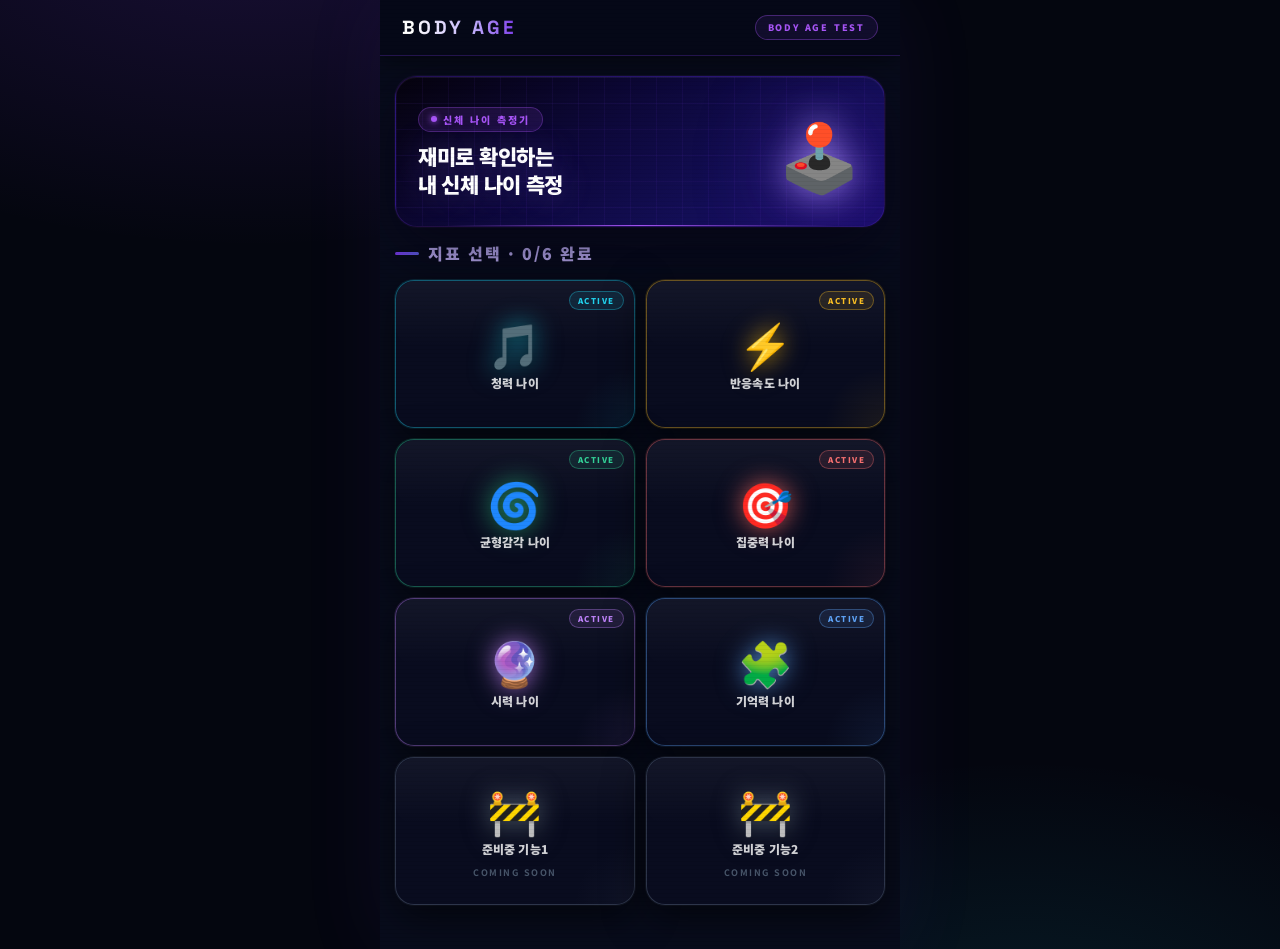
==== index.html @ 676ad3d1 "Add files via upload" ====
<!DOCTYPE html>
<html lang="ko">
<head>
    <meta charset="UTF-8">
    <meta name="viewport" content="width=device-width, initial-scale=1.0, maximum-scale=1.0, user-scalable=no, viewport-fit=cover">
    <title>신체 나이 측정기</title>
    <link rel="manifest" href="manifest.json">
    <link rel="stylesheet" href="css/style.css">
    <link rel="preconnect" href="https://fonts.googleapis.com">
    <link rel="preconnect" href="https://fonts.gstatic.com" crossorigin>
    <link href="https://fonts.googleapis.com/css2?family=Noto+Sans+KR:wght@400;700;900&family=Space+Grotesk:wght@700;900&display=swap" rel="stylesheet">
</head>
<body>
    <div id="container">
        <header>
            <h1>Body Age</h1>
            <span class="header-tag">BODY AGE TEST</span>
        </header>
        <main id="app"></main>
    </div>
    <script type="module" src="js/app.js"></script>
</body>
</html>
---- css/style.css ----
@import url('https://fonts.googleapis.com/css2?family=Noto+Sans+KR:wght@400;700;900&family=Space+Grotesk:wght@700;900&display=swap');

:root {
    --bg:           #04060f;
    --surface:      #080c1c;
    --surface-2:    #0c1128;
    --card-bg:      rgba(10, 14, 36, 0.92);
    --border:       rgba(255, 255, 255, 0.06);
    --primary:      #7c3aed;
    --primary-lite: rgba(124, 58, 237, 0.15);
    --primary-grad: linear-gradient(135deg, #7c3aed 0%, #a855f7 100%);
    --text:         #e2e8f0;
    --text-sub:     #94a3b8;
    --text-muted:   #475569;
    --neon-purple:  #a855f7;
    --neon-cyan:    #22d3ee;
    --neon-amber:   #fbbf24;
    --neon-green:   #34d399;

    /* ── 구버전 변수명 호환 별칭 ── */
    --primary-color: var(--primary);
    --primary-light: var(--primary-lite);
    --text-color:    var(--text);
    --sub-color:     var(--text-sub);
    --muted-color:   var(--text-muted);
}

/* ── 기본 헤딩 ── */
h2, h3 {
    margin: 0 0 8px;
    color: var(--text);
    font-weight: 900;
}

h2 { font-size: 1.6rem; letter-spacing: -0.5px; }
h3 { font-size: 1.1rem; }

/* ── 인라인 스타일용 공통 유틸 ── */
p { color: var(--text-sub); line-height: 1.7; margin: 0 0 12px; }

* { box-sizing: border-box; }

body {
    margin: 0;
    padding: 0;
    font-family: 'Noto Sans KR', sans-serif;
    background:
        radial-gradient(ellipse 80% 60% at 20% -10%, rgba(124, 58, 237, 0.18) 0%, transparent 60%),
        radial-gradient(ellipse 60% 50% at 80% 110%, rgba(34, 211, 238, 0.1) 0%, transparent 60%),
        #04060f;
    color: var(--text);
    display: flex;
    justify-content: center;
    align-items: flex-start;
    min-height: 100vh;
}

#container {
    width: 100%;
    max-width: 520px;
    min-height: 100vh;
    background: var(--surface);
    display: flex;
    flex-direction: column;
    overflow: hidden;
    position: relative;
    box-shadow: 0 0 80px rgba(124, 58, 237, 0.08);
}

/* Scan-line texture overlay — position: absolute so it's clipped to the container */
#container::after {
    content: '';
    position: absolute;
    inset: 0;
    background: repeating-linear-gradient(
        0deg,
        transparent,
        transparent 3px,
        rgba(0, 0, 0, 0.04) 3px,
        rgba(0, 0, 0, 0.04) 4px
    );
    pointer-events: none;
    z-index: 1000;
}

/* ── 헤더 ── */
header {
    background: rgba(6, 9, 24, 0.97);
    backdrop-filter: blur(20px);
    -webkit-backdrop-filter: blur(20px);
    padding: 15px 22px;
    border-bottom: 1px solid rgba(124, 58, 237, 0.25);
    display: flex;
    align-items: center;
    justify-content: space-between;
    position: sticky;
    top: 0;
    z-index: 100;
    box-shadow: 0 1px 30px rgba(0, 0, 0, 0.6);
}

header h1 {
    margin: 0;
    font-family: 'Space Grotesk', 'Noto Sans KR', sans-serif;
    font-size: 19px;
    font-weight: 900;
    letter-spacing: 3px;
    text-transform: uppercase;
    background: linear-gradient(90deg, #fff 10%, #c4b5fd 60%, #7c3aed 100%);
    -webkit-background-clip: text;
    -webkit-text-fill-color: transparent;
    background-clip: text;
}

header .header-tag {
    font-size: 9px;
    font-weight: 900;
    color: #a855f7;
    background: rgba(124, 58, 237, 0.1);
    border: 1px solid rgba(168, 85, 247, 0.35);
    padding: 5px 12px;
    border-radius: 999px;
    letter-spacing: 1.8px;
    animation: tagPulse 3s ease-in-out infinite;
}

@keyframes tagPulse {
    0%, 100% { box-shadow: 0 0 0px rgba(168, 85, 247, 0); }
    50%       { box-shadow: 0 0 14px rgba(168, 85, 247, 0.35); }
}

/* ── 메인 ── */
main {
    flex: 1;
    padding: 20px 15px 44px;
    display: flex;
    flex-direction: column;
    align-items: center;
    justify-content: flex-start;
    overflow-y: auto;
}

main::-webkit-scrollbar { width: 3px; }
main::-webkit-scrollbar-thumb { background: rgba(168, 85, 247, 0.3); border-radius: 10px; }

/* ── 공통 버튼 ── */
.btn {
    padding: 16px 32px;
    font-size: 12px;
    font-weight: 900;
    letter-spacing: 2px;
    text-transform: uppercase;
    background: var(--primary-grad);
    color: #fff;
    border: none;
    border-radius: 12px;
    cursor: pointer;
    transition: all 0.18s ease;
    box-shadow: 0 0 24px rgba(124, 58, 237, 0.4), 0 4px 15px rgba(0, 0, 0, 0.4);
}

.btn:hover {
    box-shadow: 0 0 36px rgba(124, 58, 237, 0.6), 0 6px 20px rgba(0, 0, 0, 0.5);
    transform: translateY(-2px);
}

.btn:active,
.btn-home:active,
.indicator-card.available:active,
.r-btn:active { transform: scale(0.97); }

.btn:focus-visible,
.btn-home:focus-visible,
.indicator-card:focus-visible {
    outline: 2px solid var(--neon-purple);
    outline-offset: 3px;
}

/* ── 홈 버튼 ── */
.btn-home {
    background: rgba(12, 18, 44, 0.85);
    backdrop-filter: blur(10px);
    border: 1px solid rgba(124, 58, 237, 0.28);
    color: #c4b5fd;
    font-size: 0.83rem;
    font-weight: 700;
    cursor: pointer;
    padding: 8px 15px;
    align-self: flex-start;
    transition: all 0.18s ease;
    margin-bottom: 14px;
    border-radius: 999px;
    display: inline-flex;
    align-items: center;
    gap: 7px;
    letter-spacing: 0.3px;
}

.btn-home:hover {
    border-color: rgba(168, 85, 247, 0.5);
    background: rgba(124, 58, 237, 0.15);
    box-shadow: 0 0 16px rgba(124, 58, 237, 0.2);
}

.btn-home-icon {
    display: inline-flex;
    justify-content: center;
    align-items: center;
    width: 20px;
    height: 20px;
    font-size: 0.85rem;
}

/* ── 메인 박스 ── */
.main-box { width: 100%; }

/* ── 히어로 ── */
.hero {
    background:
        linear-gradient(145deg, #06030e 0%, #0d083a 40%, #130e56 70%, #190d6a 100%);
    border-radius: 22px;
    padding: 26px 24px 26px 22px;
    margin-bottom: 14px;
    display: flex;
    align-items: center;
    justify-content: space-between;
    position: relative;
    overflow: hidden;
    border: 1px solid rgba(124, 58, 237, 0.22);
    box-shadow:
        0 20px 60px rgba(5, 3, 20, 0.7),
        0 0 0 1px rgba(168, 85, 247, 0.08),
        inset 0 1px 0 rgba(255, 255, 255, 0.05);
}

/* Grid overlay */
.hero::before {
    content: '';
    position: absolute;
    inset: 0;
    background-image:
        linear-gradient(rgba(124, 58, 237, 0.07) 1px, transparent 1px),
        linear-gradient(90deg, rgba(124, 58, 237, 0.07) 1px, transparent 1px);
    background-size: 26px 26px;
    pointer-events: none;
}

/* Bottom neon line */
.hero::after {
    content: '';
    position: absolute;
    bottom: 0;
    left: 10%;
    right: 10%;
    height: 1px;
    background: linear-gradient(90deg,
        transparent 0%,
        rgba(168, 85, 247, 0.6) 30%,
        #a855f7 50%,
        rgba(168, 85, 247, 0.6) 70%,
        transparent 100%);
    animation: glowLine 4s ease-in-out infinite;
}

@keyframes glowLine {
    0%, 100% { opacity: 0.35; filter: blur(0px); }
    50%       { opacity: 1;    filter: blur(1px); }
}

.hero-text { position: relative; z-index: 1; }

.hero-badge {
    display: inline-flex;
    align-items: center;
    gap: 6px;
    background: rgba(168, 85, 247, 0.12);
    border: 1px solid rgba(168, 85, 247, 0.3);
    border-radius: 999px;
    padding: 4px 12px;
    font-size: 10px;
    font-weight: 900;
    color: #a855f7;
    letter-spacing: 2px;
    text-transform: uppercase;
    margin-bottom: 12px;
}

.hero-badge::before {
    content: '';
    width: 6px; height: 6px;
    border-radius: 50%;
    background: #a855f7;
    animation: blink 1.5s ease-in-out infinite;
    box-shadow: 0 0 6px #a855f7;
}

@keyframes blink {
    0%, 100% { opacity: 1; }
    50%       { opacity: 0.2; }
}

.hero-main {
    font-family: 'Space Grotesk', 'Noto Sans KR', sans-serif;
    font-size: 21px;
    font-weight: 900;
    color: #fff;
    line-height: 1.35;
    letter-spacing: -0.3px;
    text-shadow: 0 0 30px rgba(167, 139, 250, 0.35);
}

.hero-emoji {
    font-size: 66px;
    position: relative;
    z-index: 1;
    filter:
        drop-shadow(0 0 18px rgba(167, 139, 250, 0.9))
        drop-shadow(0 0 40px rgba(124, 58, 237, 0.5));
    animation: heroFloat 3.5s ease-in-out infinite;
    flex-shrink: 0;
}

@keyframes heroFloat {
    0%, 100% { transform: translateY(0px);  }
    50%       { transform: translateY(-9px); }
}

/* ── 섹션 레이블 ── */
.section-label {
    font-size: 16px;
    font-weight: 900;
    color: #c4b5fd;
    letter-spacing: 2px;
    text-transform: uppercase;
    margin-bottom: 15px;
    align-self: flex-start;
    display: flex;
    align-items: center;
    gap: 9px;
}

.section-label::before {
    content: '';
    display: block;
    width: 24px;
    height: 3px;
    background: linear-gradient(90deg, #7c3aed, #6366f1);
    border-radius: 2px;
}

/* ── 카드 그리드 ── */
.card-grid {
    display: grid;
    grid-template-columns: repeat(2, minmax(0, 1fr));
    gap: 11px;
    width: 100%;
}

.indicator-card {
    position: relative;
    border-radius: 19px;
    padding: 22px 12px 18px;
    display: flex;
    flex-direction: column;
    align-items: center;
    justify-content: center;
    gap: 9px;
    cursor: pointer;
    transition: transform 0.22s ease, box-shadow 0.22s ease;
    border: 1px solid rgba(255, 255, 255, 0.06);
    min-height: 148px;
    text-align: center;
    background: rgba(10, 13, 32, 0.98);
    backdrop-filter: blur(12px);
    overflow: hidden;
}

/* Shimmer layer */
.indicator-card::before {
    content: '';
    position: absolute;
    top: 0; left: 0; right: 0;
    height: 45%;
    background: linear-gradient(180deg, rgba(255,255,255,0.045) 0%, transparent 100%);
    border-radius: inherit;
    pointer-events: none;
}

/* Corner accent — uses inherited --cr/--cg/--cb from card variant */
.indicator-card::after {
    content: '';
    position: absolute;
    bottom: 0; right: 0;
    width: 60px; height: 60px;
    background: radial-gradient(circle at 100% 100%, rgba(var(--cr), var(--cg), var(--cb), 0.08) 0%, transparent 70%);
    border-radius: 0 0 19px 0;
    pointer-events: none;
}

/* ── 카드 컬러 변형: RGB 컴포넌트 + hex 정의만, 나머지는 공유 규칙 사용 ── */
.card-cyan    { --cr: 34;  --cg: 211; --cb: 238; --chex: #22d3ee; }
.card-amber   { --cr: 251; --cg: 191; --cb: 36;  --chex: #fbbf24; }
.card-emerald { --cr: 52;  --cg: 211; --cb: 153; --chex: #34d399; }
.card-red     { --cr: 248; --cg: 113; --cb: 113; --chex: #f87171; }
.card-violet  { --cr: 192; --cg: 132; --cb: 252; --chex: #c084fc; }
.card-blue    { --cr: 96;  --cg: 165; --cb: 250; --chex: #60a5fa; }
.card-gray    { --cr: 100; --cg: 116; --cb: 139; --chex: #64748b; }

/* 색상별 공유 규칙 */
.indicator-card {
    border-color: rgba(var(--cr), var(--cg), var(--cb), 0.4);
    box-shadow: 0 12px 40px rgba(0,0,0,0.6), 0 0 0 1px rgba(var(--cr), var(--cg), var(--cb), 0.15);
}

.indicator-card.available:hover {
    transform: translateY(-5px);
    box-shadow: 0 20px 60px rgba(0,0,0,0.7), 0 0 40px rgba(var(--cr), var(--cg), var(--cb), 0.3);
}

/* ── 카드 아이콘 ── */
.card-icon {
    font-size: 44px;
    line-height: 1;
    position: relative;
    z-index: 1;
    filter: drop-shadow(0 0 12px rgba(var(--cr), var(--cg), var(--cb), 0.8)) drop-shadow(0 2px 6px rgba(0,0,0,0.5));
}

.card-label {
    font-size: 12px;
    font-weight: 900;
    color: rgba(255, 255, 255, 0.82);
    letter-spacing: 0.2px;
    position: relative;
    z-index: 1;
}

/* ── ACTIVE 뱃지 ── */
.active-badge {
    position: absolute;
    top: 10px; right: 10px;
    font-size: 8px;
    font-weight: 900;
    padding: 3px 8px;
    border-radius: 999px;
    letter-spacing: 1.5px;
    z-index: 2;
    text-transform: uppercase;
    color: var(--chex);
    background: rgba(var(--cr), var(--cg), var(--cb), 0.1);
    border: 1px solid rgba(var(--cr), var(--cg), var(--cb), 0.35);
}

.badge-soon {
    font-size: 9px;
    font-weight: 700;
    color: var(--text-muted);
    letter-spacing: 1.5px;
    text-transform: uppercase;
}

/* ── 완료 오버레이 ── */
.done-overlay {
    position: absolute;
    bottom: 0; left: 0; right: 0;
    padding: 6px;
    text-align: center;
    font-size: 9px;
    font-weight: 900;
    letter-spacing: 1.5px;
    text-transform: uppercase;
    border-radius: 0 0 19px 19px;
    backdrop-filter: blur(4px);
    background: rgba(var(--cr), var(--cg), var(--cb), 0.18);
    color: var(--chex);
}

/* ── 종합 통계 카드 ── */
.summary-card {
    width: 100%;
    background: rgba(10, 13, 32, 0.92);
    backdrop-filter: blur(12px);
    border-radius: 20px;
    padding: 18px 20px;
    margin-bottom: 14px;
    border: 1px solid rgba(124, 58, 237, 0.22);
    box-shadow: 0 8px 40px rgba(0,0,0,0.4), 0 0 0 1px rgba(124, 58, 237, 0.06);
}

.summary-header {
    display: flex;
    justify-content: space-between;
    align-items: center;
    margin-bottom: 16px;
}

.summary-title {
    font-size: 0.8rem;
    font-weight: 900;
    color: rgba(255,255,255,0.85);
    letter-spacing: 2px;
    text-transform: uppercase;
}

.summary-avg {
    font-family: 'Space Grotesk', sans-serif;
    font-size: 1.9rem;
    font-weight: 900;
    background: linear-gradient(135deg, #a855f7 0%, #22d3ee 100%);
    -webkit-background-clip: text;
    -webkit-text-fill-color: transparent;
    background-clip: text;
    letter-spacing: -1px;
    filter: drop-shadow(0 0 14px rgba(168, 85, 247, 0.45));
}

.summary-reset-btn {
    font-size: 0.68rem;
    font-weight: 700;
    color: var(--text-muted);
    background: rgba(255,255,255,0.04);
    border: 1px solid rgba(255,255,255,0.08);
    border-radius: 999px;
    padding: 4px 10px;
    cursor: pointer;
    letter-spacing: 0.5px;
    transition: all 0.15s;
}

.summary-reset-btn:hover  { background: rgba(255,255,255,0.08); color: var(--text-sub); }
.summary-reset-btn:active { transform: scale(0.96); }

.summary-rows {
    display: flex;
    flex-direction: column;
    gap: 9px;
}

.summary-row {
    display: grid;
    grid-template-columns: 22px 54px 1fr 38px;
    align-items: center;
    gap: 8px;
}

.summary-icon { font-size: 1rem; text-align: center; }

.summary-label {
    font-size: 0.78rem;
    font-weight: 700;
    color: var(--text-sub);
    white-space: nowrap;
}

.summary-bar-bg {
    background: rgba(255,255,255,0.05);
    border-radius: 999px;
    height: 5px;
    overflow: hidden;
}

.summary-bar-fill {
    height: 5px;
    border-radius: 999px;
    background: linear-gradient(90deg, #7c3aed 0%, #22d3ee 100%);
    box-shadow: 0 0 10px rgba(124, 58, 237, 0.5);
    transition: width 0.9s cubic-bezier(0.34, 1.56, 0.64, 1);
}

.summary-age {
    font-family: 'Space Grotesk', sans-serif;
    font-size: 0.8rem;
    font-weight: 900;
    color: #c4b5fd;
    text-align: right;
}

/* ── 테스트 화면 공통 ── */
.test-box, .result-box, .vision-box, .stroop-box {
    width: 100%;
    display: flex;
    flex-direction: column;
    align-items: center;
}

.stage-pill {
    background: rgba(124, 58, 237, 0.12);
    border: 1px solid rgba(124, 58, 237, 0.3);
    color: #a78bfa;
    font-size: 10px;
    font-weight: 900;
    padding: 5px 14px;
    border-radius: 20px;
    letter-spacing: 1.5px;
    text-transform: uppercase;
    margin-bottom: 16px;
    align-self: center;
}

.sound-wrap {
    background: linear-gradient(145deg, #0a063a, #16105e);
    border: 1px solid rgba(124, 58, 237, 0.28);
    border-radius: 20px;
    padding: 28px 24px;
    width: 100%;
    margin-bottom: 16px;
    text-align: center;
    box-shadow: 0 0 40px rgba(124, 58, 237, 0.1);
    position: relative;
    overflow: hidden;
}

.sound-wrap::before {
    content: '';
    position: absolute;
    inset: 0;
    background-image:
        linear-gradient(rgba(124, 58, 237, 0.06) 1px, transparent 1px),
        linear-gradient(90deg, rgba(124, 58, 237, 0.06) 1px, transparent 1px);
    background-size: 22px 22px;
}

.sound-wrap .sound-icon  { font-size: 40px; margin-bottom: 8px; position: relative; z-index: 1; }
.sound-wrap .sound-label { font-size: 10px; color: rgba(167, 139, 250, 0.75); letter-spacing: 2px; text-transform: uppercase; position: relative; z-index: 1; }

.question-text {
    font-size: 15px;
    font-weight: 900;
    color: var(--text);
    margin-bottom: 16px;
    text-align: center;
    width: 100%;
}

/* ── 청력 버튼 ── */
.answer-btn {
    flex: 1;
    border-radius: 14px;
    padding: 18px 12px;
    font-size: 13px;
    font-weight: 900;
    letter-spacing: 0.5px;
    border: 1px solid rgba(255,255,255,0.08);
    cursor: pointer;
    transition: all 0.18s ease;
    min-height: 72px;
    display: inline-flex;
    justify-content: center;
    align-items: center;
    gap: 8px;
    background: rgba(12, 16, 40, 0.9);
    color: var(--text-sub);
}

.yes-btn { background: rgba(124, 58, 237, 0.1); color: #a78bfa; border-color: rgba(124, 58, 237, 0.3); }
.no-btn  { background: rgba(255,255,255,0.03);  color: var(--text-muted); }

.answer-btn:active  { transform: scale(0.98); }
.yes-btn:hover      { background: rgba(124, 58, 237, 0.2); }
.no-btn:hover       { background: rgba(255,255,255,0.07); }

.answer-btn.selected {
    background: var(--primary-grad);
    color: #fff;
    border-color: rgba(168, 85, 247, 0.5);
    box-shadow: 0 0 24px rgba(124, 58, 237, 0.35);
}

.answer-btn.selected.no-btn {
    background: rgba(71,85,105,0.7);
    border-color: rgba(71,85,105,0.5);
    box-shadow: none;
}

.answer-btn:focus { outline: none; box-shadow: 0 0 0 3px rgba(124,58,237,0.2); }

/* ── 결과 히어로 ── */
.result-hero {
    background: linear-gradient(145deg, #0a063a, #19108a);
    border: 1px solid rgba(124, 58, 237, 0.28);
    border-radius: 22px;
    padding: 30px 24px;
    width: 100%;
    text-align: center;
    margin-bottom: 14px;
    position: relative;
    overflow: hidden;
    box-shadow: 0 0 50px rgba(124, 58, 237, 0.15);
}

.result-hero::before {
    content: '';
    position: absolute;
    inset: 0;
    background-image:
        linear-gradient(rgba(124, 58, 237, 0.06) 1px, transparent 1px),
        linear-gradient(90deg, rgba(124, 58, 237, 0.06) 1px, transparent 1px);
    background-size: 22px 22px;
    pointer-events: none;
}

.result-hero .result-sub {
    font-size: 9px;
    color: rgba(167, 139, 250, 0.7);
    letter-spacing: 2.5px;
    margin-bottom: 8px;
    text-transform: uppercase;
    position: relative;
    z-index: 1;
}

.age-result {
    font-family: 'Space Grotesk', sans-serif;
    font-size: 80px;
    font-weight: 900;
    background: linear-gradient(135deg, #fff 20%, #c4b5fd 100%);
    -webkit-background-clip: text;
    -webkit-text-fill-color: transparent;
    background-clip: text;
    line-height: 1;
    letter-spacing: -3px;
    filter: drop-shadow(0 0 24px rgba(167, 139, 250, 0.5));
    position: relative;
    z-index: 1;
}

.age-result span {
    font-size: 24px;
    font-weight: 700;
    letter-spacing: 0;
}

.result-hz {
    font-size: 11px;
    color: rgba(167, 139, 250, 0.55);
    margin-top: 8px;
    letter-spacing: 1.5px;
    position: relative;
    z-index: 1;
}

.result-card {
    background: rgba(10, 13, 32, 0.92);
    backdrop-filter: blur(10px);
    border-radius: 15px;
    padding: 14px 16px;
    width: 100%;
    margin-bottom: 12px;
    border: 1px solid rgba(255,255,255,0.07);
}

.rc-label {
    display: flex;
    justify-content: space-between;
    font-size: 10px;
    color: var(--text-muted);
    letter-spacing: 1.5px;
    text-transform: uppercase;
    margin-bottom: 10px;
}

.rc-label span:last-child { color: #a78bfa; font-weight: 900; }
.rc-bar-bg   { background: rgba(255,255,255,0.05); border-radius: 4px; height: 5px; }
.rc-bar-fill {
    background: linear-gradient(90deg, #7c3aed, #22d3ee);
    border-radius: 4px; height: 5px;
    transition: width 1s ease;
    box-shadow: 0 0 10px rgba(124, 58, 237, 0.4);
}

.result-btn-row { display: flex; gap: 10px; width: 100%; }

.r-btn {
    flex: 1;
    border-radius: 12px;
    padding: 14px;
    font-size: 11px;
    font-weight: 900;
    border: none;
    cursor: pointer;
    transition: all 0.15s;
    letter-spacing: 1.5px;
    text-transform: uppercase;
}

.r-retry {
    background: rgba(255,255,255,0.04);
    color: var(--text-sub);
    border: 1px solid rgba(255,255,255,0.09);
}

.r-next {
    background: var(--primary-grad);
    color: #fff;
    box-shadow: 0 0 24px rgba(124, 58, 237, 0.35);
}

/* ── 기억력 테스트 ── */
.memory-display {
    width: 100%;
    min-height: 420px;
    background: #030509;
    border: 1px solid rgba(124, 58, 237, 0.2);
    border-radius: 22px;
    display: flex;
    flex-direction: column;
    align-items: center;
    justify-content: center;
    gap: 20px;
    position: relative;
    padding: 30px 20px;
    box-shadow: inset 0 0 80px rgba(0,0,0,0.6), 0 0 30px rgba(124, 58, 237, 0.08);
}

.memory-display .mem-home { position: absolute; top: 16px; left: 16px; margin-bottom: 0; }

.mem-round {
    font-size: 0.82rem;
    font-weight: 900;
    color: #6366f1;
    letter-spacing: 2.5px;
    text-transform: uppercase;
}

.mem-digit {
    font-family: 'Space Grotesk', sans-serif;
    font-size: 100px;
    font-weight: 900;
    background: linear-gradient(135deg, #fff 0%, #c4b5fd 100%);
    -webkit-background-clip: text;
    -webkit-text-fill-color: transparent;
    background-clip: text;
    line-height: 1;
    letter-spacing: -4px;
    transition: opacity 0.15s;
    filter: drop-shadow(0 0 30px rgba(167, 139, 250, 0.6));
}

.mem-slots {
    display: flex;
    gap: 7px;
    justify-content: center;
    flex-wrap: wrap;
    margin-bottom: 24px;
    width: 100%;
}

.mem-slot {
    width: 40px; height: 48px;
    border-radius: 10px;
    font-size: 1.4rem;
    font-weight: 900;
    display: flex;
    align-items: center;
    justify-content: center;
    font-family: 'Space Grotesk', sans-serif;
}

.mem-slot.empty  {
    background: rgba(255,255,255,0.04);
    color: rgba(255,255,255,0.18);
    border: 1px solid rgba(255,255,255,0.08);
}

.mem-slot.filled {
    background: var(--primary-grad);
    color: #fff;
    box-shadow: 0 0 14px rgba(124, 58, 237, 0.5);
}

.mem-pad {
    display: grid;
    grid-template-columns: repeat(7, 1fr);
    gap: 7px;
    width: 100%;
}

.mem-key {
    height: 48px;
    border-radius: 10px;
    border: 1px solid rgba(255,255,255,0.08);
    background: rgba(255,255,255,0.05);
    color: #c4b5fd;
    font-size: 1rem;
    font-weight: 700;
    cursor: pointer;
    transition: all 0.12s;
    font-family: 'Space Grotesk', sans-serif;
}

.mem-key:hover  { background: rgba(124, 58, 237, 0.15); border-color: rgba(124, 58, 237, 0.35); }
.mem-key:active { transform: scale(0.92); background: var(--primary-grad); box-shadow: 0 0 14px rgba(124, 58, 237, 0.45); }

/* ── 시력 테스트 ── */
.vision-box { width: 100%; display: flex; flex-direction: column; align-items: center; gap: 24px; }

.vision-progress {
    font-size: 0.82rem;
    font-weight: 900;
    color: #6366f1;
    letter-spacing: 2.5px;
    text-transform: uppercase;
}

.vision-grid {
    display: grid;
    grid-template-columns: repeat(3, 1fr);
    gap: 10px;
    width: 100%;
}

.vision-cell {
    aspect-ratio: 1;
    border-radius: 14px;
    cursor: pointer;
    transition: transform 0.12s;
    border: 1px solid rgba(255,255,255,0.05);
}

.vision-cell:active { transform: scale(0.92); }
.vision-label { font-size: 0.88rem; color: var(--text-sub); text-align: center; }

/* ── 집중력 테스트 ── */
.stroop-box { width: 100%; display: flex; flex-direction: column; align-items: center; gap: 20px; }

.stroop-progress {
    font-size: 0.82rem;
    font-weight: 900;
    color: #6366f1;
    letter-spacing: 2.5px;
    text-transform: uppercase;
}

.stroop-word {
    font-family: 'Space Grotesk', sans-serif;
    font-size: 72px;
    font-weight: 900;
    line-height: 1;
    text-align: center;
    user-select: none;
    -webkit-user-select: none;
    transition: color 0.1s;
}

.stroop-label { font-size: 0.88rem; color: var(--text-sub); text-align: center; }

.stroop-pad {
    display: grid;
    grid-template-columns: repeat(2, 1fr);
    gap: 12px;
    width: 100%;
}

.stroop-btn {
    height: 68px;
    border-radius: 14px;
    border: 1px solid rgba(255,255,255,0.1);
    font-size: 1.1rem;
    font-weight: 900;
    cursor: pointer;
    letter-spacing: 1px;
    transition: transform 0.1s, filter 0.1s;
    background: rgba(12, 16, 40, 0.9);
}

.stroop-btn:hover    { filter: brightness(1.1); }
.stroop-btn:active   { transform: scale(0.95); }
.stroop-btn:disabled { cursor: default; opacity: 0.5; }

/* ── 균형감각 테스트 ── */
.balance-display {
    width: 100%;
    min-height: 420px;
    background: #030509;
    border: 1px solid rgba(52, 211, 153, 0.2);
    border-radius: 22px;
    display: flex;
    flex-direction: column;
    align-items: center;
    justify-content: center;
    gap: 24px;
    position: relative;
    padding: 30px 20px;
    box-shadow: inset 0 0 80px rgba(0,0,0,0.6), 0 0 30px rgba(52, 211, 153, 0.06);
}

.balance-countdown {
    font-family: 'Space Grotesk', sans-serif;
    font-size: 120px;
    font-weight: 900;
    background: linear-gradient(135deg, #fff 0%, #34d399 100%);
    -webkit-background-clip: text;
    -webkit-text-fill-color: transparent;
    background-clip: text;
    line-height: 1;
}

.balance-timer {
    font-family: 'Space Grotesk', sans-serif;
    font-size: 52px;
    font-weight: 900;
    color: #34d399;
    line-height: 1;
    filter: drop-shadow(0 0 20px rgba(52, 211, 153, 0.6));
}

.balance-ring-wrap { position: relative; width: 180px; height: 180px; }

.balance-ring {
    width: 160px; height: 160px;
    border-radius: 50%;
    border: 2px solid rgba(52, 211, 153, 0.2);
    position: absolute;
    top: 0; left: 0;
    box-shadow: 0 0 24px rgba(52, 211, 153, 0.1);
}

.balance-dot {
    width: 24px; height: 24px;
    border-radius: 50%;
    background: #34d399;
    position: absolute;
    top: 50%; left: 50%;
    transform: translate(-50%, -50%);
    transition: background 0.2s ease;
    box-shadow: 0 0 18px rgba(52, 211, 153, 0.65);
}

/* ── 반응속도 테스트 ── */
.reaction-box {
    width: 100%;
    min-height: 420px;
    border-radius: 22px;
    display: flex;
    flex-direction: column;
    align-items: center;
    justify-content: center;
    gap: 16px;
    cursor: pointer;
    user-select: none;
    -webkit-user-select: none;
    transition: background 0.18s ease, border-color 0.18s ease, box-shadow 0.18s ease;
    position: relative;
    padding: 30px 20px;
}

.reaction-box.waiting {
    background: linear-gradient(145deg, #07090f, #0c1226);
    border: 1px solid rgba(255,255,255,0.07);
}

.reaction-box.go {
    background: linear-gradient(145deg, #032010, #053d1c);
    border: 1px solid rgba(52, 211, 153, 0.35);
    box-shadow: 0 0 60px rgba(52, 211, 153, 0.18);
}

.reaction-box .btn-home { position: absolute; top: 16px; left: 16px; margin-bottom: 0; }

.round-label {
    font-size: 11px;
    font-weight: 900;
    color: #6366f1;
    letter-spacing: 2.5px;
    text-transform: uppercase;
}

.reaction-icon { font-size: 72px; line-height: 1; }
.reaction-msg  { font-size: 1.1rem; font-weight: 700; color: var(--text); text-align: center; letter-spacing: 0.5px; }

/* ══════════════════════════════════════════
   ── 건강 팁 카드 ──
   ══════════════════════════════════════════ */
.tips-card {
    width: 100%;
    background: rgba(10, 13, 32, 0.92);
    border: 1px solid rgba(124, 58, 237, 0.22);
    border-radius: 16px;
    margin: 10px 0 4px;
    overflow: hidden;
}

.tips-toggle {
    width: 100%;
    display: flex;
    align-items: center;
    gap: 10px;
    padding: 13px 16px;
    background: transparent;
    border: none;
    color: var(--text-sub);
    font-size: 0.85rem;
    font-weight: 700;
    cursor: pointer;
    letter-spacing: 0.3px;
    text-align: left;
    transition: background 0.15s;
}

.tips-toggle:hover { background: rgba(124, 58, 237, 0.08); }

.tips-toggle-label { flex: 1; color: var(--text); }

.tips-chevron {
    font-size: 0.65rem;
    color: var(--text-muted);
    transition: transform 0.25s ease;
    display: inline-block;
}

.tips-body { padding: 0 16px 16px; }

.tips-list {
    margin: 0;
    padding: 0;
    list-style: none;
    display: flex;
    flex-direction: column;
    gap: 9px;
}

.tips-item {
    font-size: 0.84rem;
    color: var(--text-sub);
    line-height: 1.55;
    padding-left: 16px;
    position: relative;
}

.tips-item::before {
    content: '▸';
    position: absolute;
    left: 0;
    color: #7c3aed;
    font-size: 0.72rem;
    top: 2px;
}

/* ══════════════════════════════════════════
   ── 히스토리 인라인 칩 ──
   ══════════════════════════════════════════ */
.hist-inline {
    font-size: 0.8rem;
    font-weight: 700;
    padding: 6px 14px;
    border-radius: 999px;
    margin: 8px 0 2px;
    letter-spacing: 0.3px;
    display: inline-flex;
    align-items: center;
    gap: 6px;
    align-self: center;
}

.hist-better { background: rgba(52,211,153,0.1);  color: #34d399; border: 1px solid rgba(52,211,153,0.3); }
.hist-worse  { background: rgba(248,113,113,0.1); color: #f87171; border: 1px solid rgba(248,113,113,0.3); }
.hist-same   { background: rgba(148,163,184,0.07); color: var(--text-sub); border: 1px solid rgba(148,163,184,0.15); }

.hist-arrow { font-size: 1.1rem; line-height: 1; }

/* ══════════════════════════════════════════
   ── 기록 화면 ──
   ══════════════════════════════════════════ */
.history-box {
    width: 100%;
    display: flex;
    flex-direction: column;
    gap: 12px;
}

.history-section {
    background: rgba(10, 13, 32, 0.92);
    border: 1px solid rgba(255,255,255,0.07);
    border-radius: 16px;
    padding: 16px;
}

.history-section-header {
    display: flex;
    align-items: center;
    gap: 10px;
    margin-bottom: 12px;
}

.history-section-icon  { font-size: 1.15rem; }

.history-section-label {
    flex: 1;
    font-size: 0.85rem;
    font-weight: 900;
    color: var(--text);
    letter-spacing: 0.3px;
}

.history-section-count {
    font-size: 0.75rem;
    font-weight: 700;
    color: var(--text-muted);
    background: rgba(255,255,255,0.04);
    border: 1px solid rgba(255,255,255,0.07);
    padding: 2px 8px;
    border-radius: 999px;
    letter-spacing: 0.5px;
}

.history-entry {
    display: flex;
    justify-content: space-between;
    align-items: center;
    padding: 7px 0;
    border-bottom: 1px solid rgba(255,255,255,0.04);
    font-size: 0.82rem;
}

.history-entry:last-child { border-bottom: none; }

.history-entry-latest .history-entry-age { color: #a855f7; }

.history-entry-date { color: var(--text-muted); }

.history-entry-age {
    font-family: 'Space Grotesk', sans-serif;
    font-weight: 900;
    color: #c4b5fd;
}

.history-empty {
    text-align: center;
    color: var(--text-muted);
    font-size: 0.85rem;
    padding: 48px 0;
    line-height: 1.8;
}

.history-clear-btn {
    width: 100%;
    padding: 12px;
    background: rgba(248,113,113,0.05);
    border: 1px solid rgba(248,113,113,0.2);
    border-radius: 12px;
    color: #f87171;
    font-size: 0.8rem;
    font-weight: 700;
    cursor: pointer;
    letter-spacing: 0.5px;
    transition: all 0.15s;
    margin-top: 4px;
}

.history-clear-btn:hover { background: rgba(248,113,113,0.12); }

/* ── 기록 보기 버튼 (메인 화면) ── */
.history-fab {
    width: 100%;
    padding: 14px;
    background: rgba(255,255,255,0.08);
    border: 1px solid rgba(255,255,255,0.15);
    border-radius: 12px;
    color: #c4b5fd;
    font-size: 0.9rem;
    font-weight: 700;
    cursor: pointer;
    letter-spacing: 0.5px;
    transition: all 0.15s;
    margin-bottom: 12px;
    box-shadow: 0 4px 16px rgba(0,0,0,0.3);
}

.history-fab:hover {
    background: rgba(124,58,237,0.15);
    border-color: rgba(124,58,237,0.5);
    color: #fff;
    box-shadow: 0 6px 24px rgba(124,58,237,0.3);
}

/* ── 모바일 반응형 개선 ── */
@media (max-width: 480px) {
    .section-label {
        font-size: 14px;
        margin-bottom: 12px;
    }

    .indicator-card {
        min-height: 130px;
        padding: 18px 10px 16px;
    }

    .card-icon {
        font-size: 38px;
    }

    .card-label {
        font-size: 11px;
    }

    .hero-main {
        font-size: 18px;
    }

    .hero-emoji {
        font-size: 50px;
    }

    .history-fab {
        font-size: 0.85rem;
        padding: 12px;
    }
}
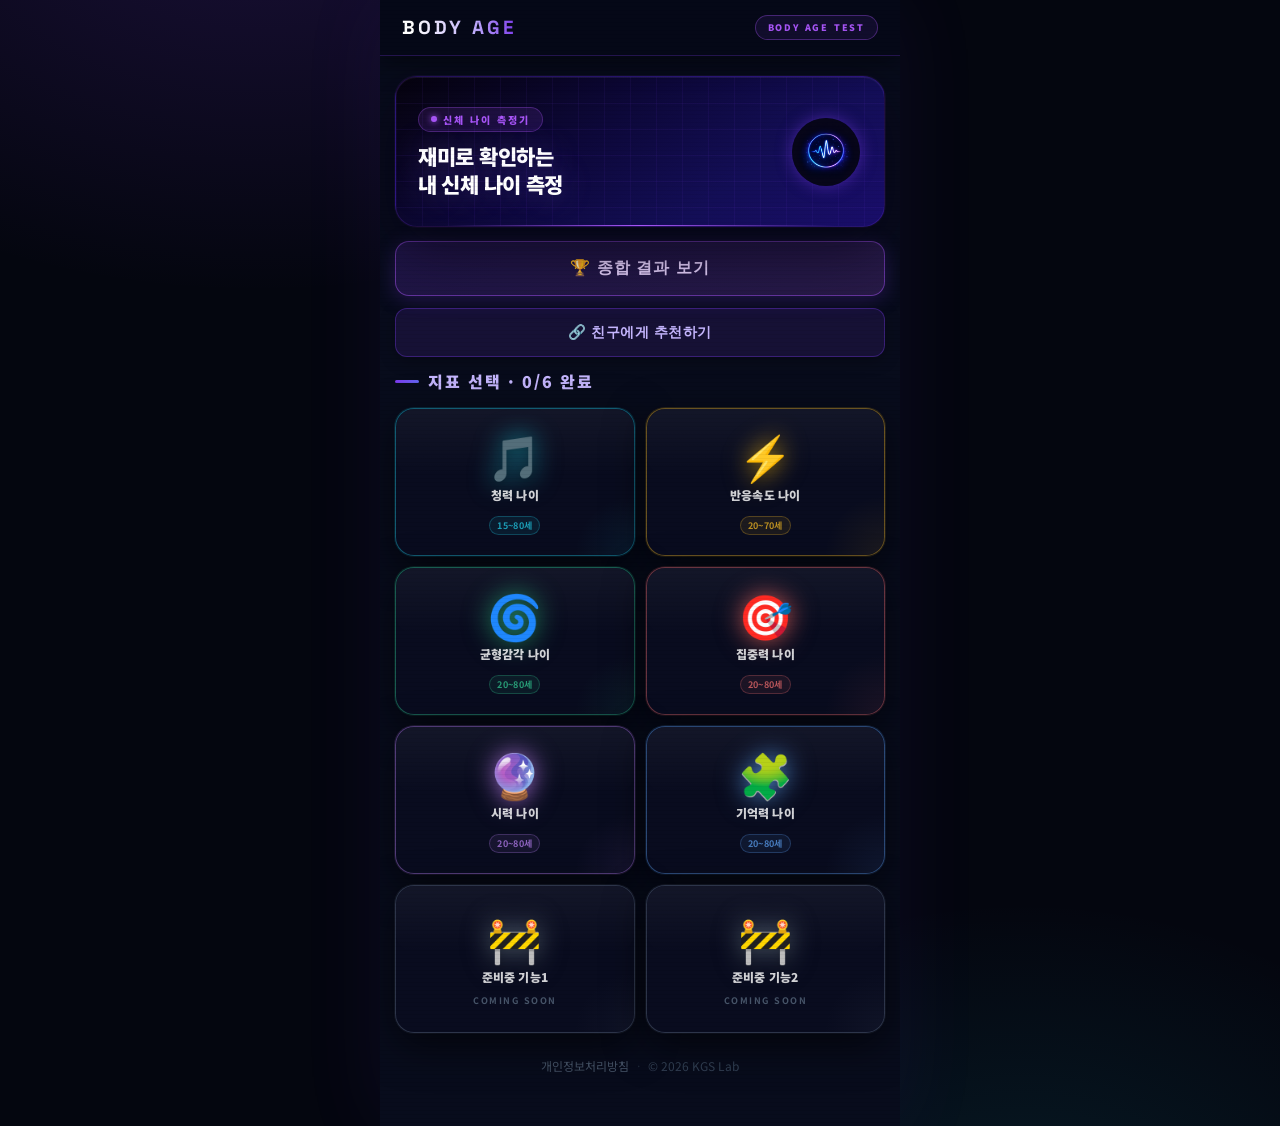
==== commit 65163041: "Add files via upload" ====
--- a/index.html
+++ b/index.html
@@ -19,5 +19,10 @@
         <main id="app"></main>
     </div>
     <script type="module" src="js/app.js"></script>
+    <script>
+        if ('serviceWorker' in navigator) {
+            navigator.serviceWorker.register('/body-age/sw.js');
+        }
+    </script>
 </body>
 </html>
--- a/css/style.css
+++ b/css/style.css
@@ -309,15 +309,40 @@
     text-shadow: 0 0 30px rgba(167, 139, 250, 0.35);
 }
 
-.hero-emoji {
-    font-size: 66px;
+.hero-pulse {
+    position: relative;
+    width: 68px;
+    height: 68px;
+    flex-shrink: 0;
+    display: flex;
+    align-items: center;
+    justify-content: center;
+}
+
+.pulse-ring {
+    position: absolute;
+    inset: 0;
+    border-radius: 50%;
+    border: 2px solid rgba(124, 58, 237, 0.7);
+    animation: pulseRing 2.4s ease-out infinite;
+    opacity: 0;
+}
+.pulse-ring.r2 { animation-delay: 0.8s; }
+.pulse-ring.r3 { animation-delay: 1.6s; }
+
+@keyframes pulseRing {
+    0%   { transform: scale(1);   opacity: 0.8; }
+    100% { transform: scale(2.4); opacity: 0;   }
+}
+
+.pulse-icon {
+    width: 68px;
+    height: 68px;
+    border-radius: 50%;
+    object-fit: cover;
     position: relative;
     z-index: 1;
-    filter:
-        drop-shadow(0 0 18px rgba(167, 139, 250, 0.9))
-        drop-shadow(0 0 40px rgba(124, 58, 237, 0.5));
-    animation: heroFloat 3.5s ease-in-out infinite;
-    flex-shrink: 0;
+    box-shadow: 0 0 16px rgba(124, 58, 237, 0.5);
 }
 
 @keyframes heroFloat {
@@ -435,6 +460,19 @@
     z-index: 1;
 }
 
+/* ── 나이 범위 뱃지 ── */
+.card-range {
+    font-size: 9px;
+    font-weight: 700;
+    letter-spacing: 0.3px;
+    color: rgba(var(--cr), var(--cg), var(--cb), 0.7);
+    background: rgba(var(--cr), var(--cg), var(--cb), 0.08);
+    border: 1px solid rgba(var(--cr), var(--cg), var(--cb), 0.25);
+    border-radius: 999px;
+    padding: 2px 7px;
+    margin-top: 4px;
+}
+
 /* ── ACTIVE 뱃지 ── */
 .active-badge {
     position: absolute;
@@ -870,18 +908,20 @@
 
 .mem-pad {
     display: grid;
-    grid-template-columns: repeat(7, 1fr);
-    gap: 7px;
-    width: 100%;
+    grid-template-columns: repeat(3, 1fr);
+    gap: 10px;
+    width: 100%;
+    max-width: 280px;
+    margin: 0 auto;
 }
 
 .mem-key {
-    height: 48px;
-    border-radius: 10px;
+    height: 64px;
+    border-radius: 14px;
     border: 1px solid rgba(255,255,255,0.08);
     background: rgba(255,255,255,0.05);
     color: #c4b5fd;
-    font-size: 1rem;
+    font-size: 1.4rem;
     font-weight: 700;
     cursor: pointer;
     transition: all 0.12s;
@@ -1273,6 +1313,249 @@
     box-shadow: 0 6px 24px rgba(124,58,237,0.3);
 }
 
+/* ── 공유 버튼 ── */
+.share-fab {
+    width: 100%;
+    padding: 14px;
+    background: rgba(124, 58, 237, 0.12);
+    border: 1px solid rgba(124, 58, 237, 0.35);
+    border-radius: 12px;
+    color: #c4b5fd;
+    font-size: 0.9rem;
+    font-weight: 700;
+    cursor: pointer;
+    letter-spacing: 0.5px;
+    transition: all 0.15s;
+    margin-bottom: 12px;
+    box-shadow: 0 4px 16px rgba(0,0,0,0.3);
+}
+
+.share-fab:hover {
+    background: rgba(124, 58, 237, 0.25);
+    border-color: rgba(124, 58, 237, 0.7);
+    color: #fff;
+    box-shadow: 0 6px 24px rgba(124, 58, 237, 0.35);
+}
+
+.share-fab--copied {
+    background: rgba(52, 211, 153, 0.15);
+    border-color: rgba(52, 211, 153, 0.5);
+    color: #34d399;
+}
+
+/* ── 앱 푸터 ── */
+.app-footer {
+    display: flex;
+    align-items: center;
+    justify-content: center;
+    gap: 8px;
+    padding: 24px 0 8px;
+    font-size: 12px;
+}
+
+.footer-link {
+    color: #475569;
+    text-decoration: none;
+    transition: color 0.15s;
+}
+
+.footer-link:hover {
+    color: #7c3aed;
+}
+
+.footer-sep {
+    color: #1e293b;
+}
+
+.footer-copy {
+    color: #334155;
+}
+
+/* ── 페이지 전환 애니메이션 ── */
+@keyframes pageEnter {
+    from { opacity: 0; transform: translateY(8px); }
+    to   { opacity: 1; transform: translateY(0); }
+}
+.page-enter { animation: pageEnter 0.22s ease-out; }
+
+/* ── 이미지 저장 버튼 ── */
+.save-img-btn {
+    width: 100%;
+    padding: 14px;
+    background: rgba(34, 211, 153, 0.1);
+    border: 1px solid rgba(34, 211, 153, 0.35);
+    border-radius: 12px;
+    color: #34d399;
+    font-size: 0.9rem;
+    font-weight: 700;
+    cursor: pointer;
+    letter-spacing: 0.5px;
+    transition: all 0.15s;
+    margin-bottom: 10px;
+}
+.save-img-btn:hover {
+    background: rgba(34, 211, 153, 0.18);
+    border-color: rgba(34, 211, 153, 0.6);
+    box-shadow: 0 4px 20px rgba(34, 211, 153, 0.2);
+}
+.save-img-btn:disabled {
+    opacity: 0.5;
+    cursor: not-allowed;
+}
+
+/* ── 결과 개별 공유 버튼 ── */
+.share-result-btn {
+    width: 100%;
+    padding: 12px;
+    background: transparent;
+    border: 1px solid rgba(124, 58, 237, 0.3);
+    border-radius: 10px;
+    color: #94a3b8;
+    font-size: 0.85rem;
+    font-weight: 700;
+    cursor: pointer;
+    letter-spacing: 0.5px;
+    transition: all 0.15s;
+    margin-bottom: 10px;
+}
+.share-result-btn:hover {
+    border-color: rgba(124, 58, 237, 0.6);
+    color: #c4b5fd;
+    background: rgba(124, 58, 237, 0.08);
+}
+
+/* ── 종합 결과 버튼 (메인) ── */
+.final-fab {
+    width: 100%;
+    padding: 16px;
+    background: linear-gradient(135deg, rgba(124,58,237,0.2) 0%, rgba(168,85,247,0.2) 100%);
+    border: 1px solid rgba(168, 85, 247, 0.5);
+    border-radius: 14px;
+    color: #e9d5ff;
+    font-size: 1rem;
+    font-weight: 900;
+    cursor: pointer;
+    letter-spacing: 1px;
+    transition: all 0.15s;
+    margin-bottom: 12px;
+    box-shadow: 0 4px 20px rgba(124,58,237,0.25);
+}
+.final-fab:hover {
+    background: linear-gradient(135deg, rgba(124,58,237,0.35) 0%, rgba(168,85,247,0.35) 100%);
+    box-shadow: 0 6px 28px rgba(124,58,237,0.4);
+    transform: translateY(-1px);
+}
+
+/* ── 종합 결과 화면 ── */
+.final-box {
+    width: 100%;
+    display: flex;
+    flex-direction: column;
+    align-items: center;
+    gap: 0;
+}
+
+.final-header {
+    width: 100%;
+    background: linear-gradient(145deg, #06030e 0%, #0d083a 40%, #130e56 100%);
+    border: 1px solid rgba(124,58,237,0.3);
+    border-radius: 22px;
+    padding: 32px 24px 28px;
+    text-align: center;
+    margin-bottom: 14px;
+    position: relative;
+    overflow: hidden;
+}
+.final-header::before {
+    content: '';
+    position: absolute;
+    inset: 0;
+    background-image:
+        linear-gradient(rgba(124,58,237,0.07) 1px, transparent 1px),
+        linear-gradient(90deg, rgba(124,58,237,0.07) 1px, transparent 1px);
+    background-size: 26px 26px;
+    pointer-events: none;
+}
+
+.final-grade {
+    font-family: 'Space Grotesk', sans-serif;
+    font-size: 72px;
+    font-weight: 900;
+    line-height: 1;
+    margin-bottom: 4px;
+    text-shadow: 0 0 30px currentColor;
+}
+.final-avg-label {
+    font-size: 13px;
+    color: #64748b;
+    letter-spacing: 2px;
+    text-transform: uppercase;
+    margin-bottom: 4px;
+}
+.final-avg {
+    font-family: 'Space Grotesk', sans-serif;
+    font-size: 48px;
+    font-weight: 900;
+    color: #f1f5f9;
+    line-height: 1;
+    margin-bottom: 10px;
+}
+.final-msg {
+    font-size: 15px;
+    color: #94a3b8;
+}
+
+.final-rows {
+    width: 100%;
+    background: rgba(10,14,36,0.92);
+    border: 1px solid rgba(255,255,255,0.06);
+    border-radius: 16px;
+    padding: 16px;
+    margin-bottom: 12px;
+    display: flex;
+    flex-direction: column;
+    gap: 10px;
+}
+.final-row {
+    display: flex;
+    align-items: center;
+    gap: 8px;
+    font-size: 13px;
+}
+.final-icon { font-size: 16px; flex-shrink: 0; }
+.final-label { color: #94a3b8; width: 64px; flex-shrink: 0; font-size: 12px; }
+.final-bar-bg {
+    flex: 1;
+    height: 6px;
+    background: rgba(255,255,255,0.07);
+    border-radius: 99px;
+    overflow: hidden;
+}
+.final-bar-fill {
+    height: 100%;
+    background: linear-gradient(90deg, #7c3aed, #a855f7);
+    border-radius: 99px;
+    transition: width 0.6s ease-out;
+}
+.final-age { color: #e2e8f0; font-weight: 700; width: 32px; text-align: right; flex-shrink: 0; }
+
+/* ── 모바일 전용 안내 ── */
+.mobile-only-box {
+    width: 100%;
+    background: rgba(10,14,36,0.92);
+    border: 1px solid rgba(255,255,255,0.06);
+    border-radius: 16px;
+    padding: 40px 24px;
+    text-align: center;
+    display: flex;
+    flex-direction: column;
+    align-items: center;
+    gap: 12px;
+}
+.mobile-only-icon { font-size: 56px; }
+.mobile-only-title { font-size: 1.2rem; font-weight: 900; color: #f1f5f9; }
+.mobile-only-desc { font-size: 0.9rem; color: #64748b; line-height: 1.7; }
+
 /* ── 모바일 반응형 개선 ── */
 @media (max-width: 480px) {
     .section-label {
@@ -1297,9 +1580,8 @@
         font-size: 18px;
     }
 
-    .hero-emoji {
-        font-size: 50px;
-    }
+    .hero-pulse { width: 56px; height: 56px; }
+    .pulse-icon { width: 56px; height: 56px; }
 
     .history-fab {
         font-size: 0.85rem;
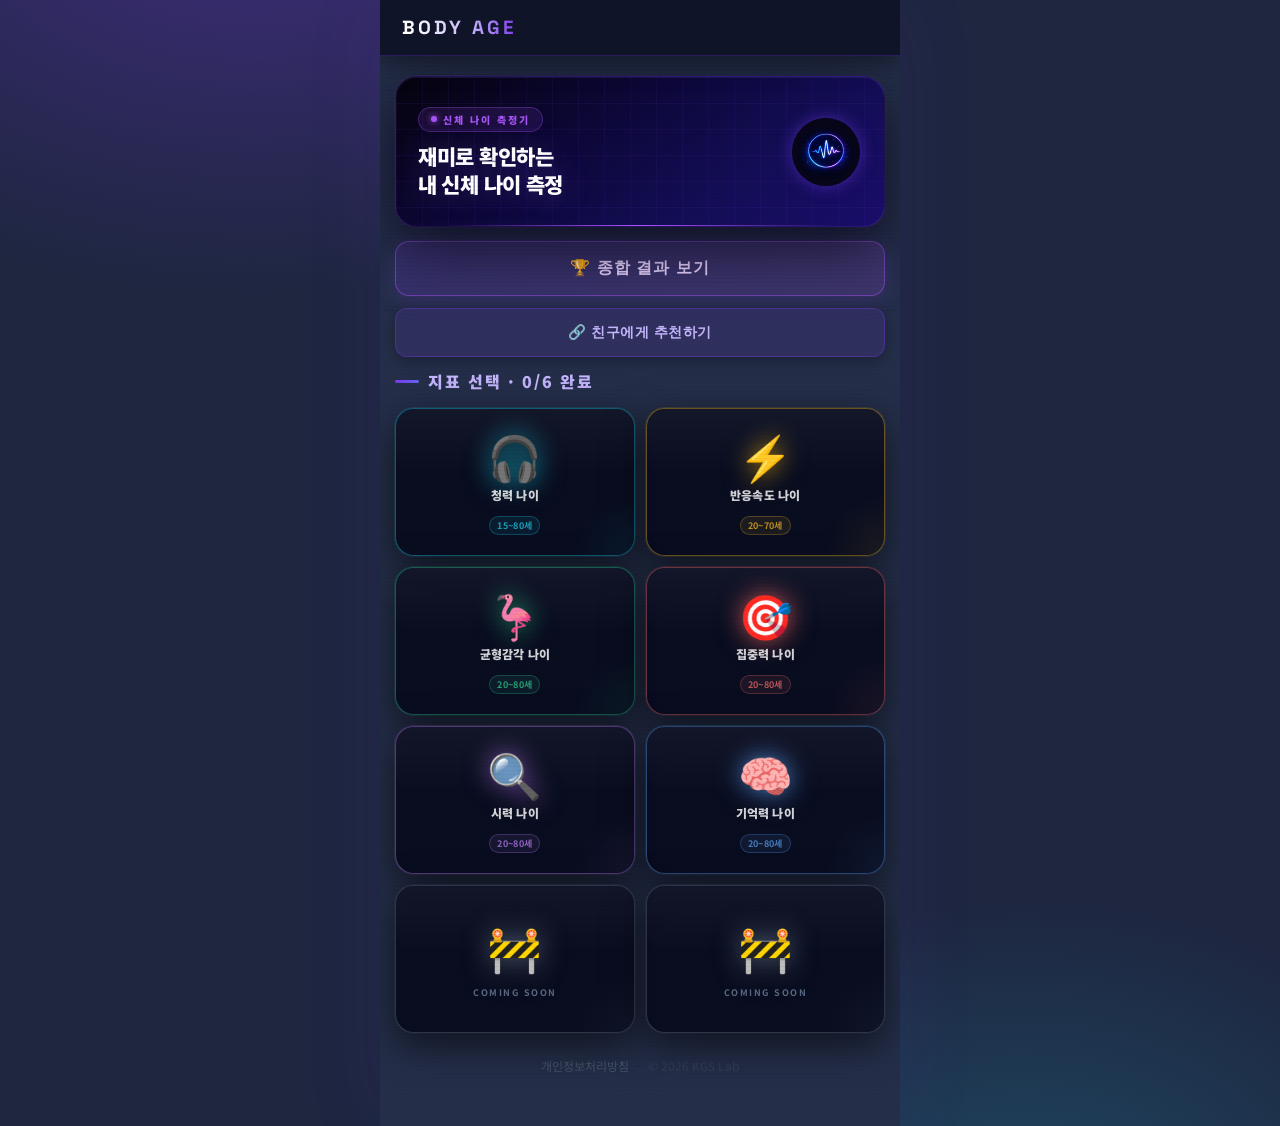
==== commit 103e2218: "Add files via upload" ====
--- a/index.html
+++ b/index.html
@@ -14,7 +14,6 @@
     <div id="container">
         <header>
             <h1>Body Age</h1>
-            <span class="header-tag">BODY AGE TEST</span>
         </header>
         <main id="app"></main>
     </div>
--- a/css/style.css
+++ b/css/style.css
@@ -1,17 +1,17 @@
 @import url('https://fonts.googleapis.com/css2?family=Noto+Sans+KR:wght@400;700;900&family=Space+Grotesk:wght@700;900&display=swap');
 
 :root {
-    --bg:           #04060f;
-    --surface:      #080c1c;
-    --surface-2:    #0c1128;
-    --card-bg:      rgba(10, 14, 36, 0.92);
-    --border:       rgba(255, 255, 255, 0.06);
+    --bg:           #1e2640;
+    --surface:      #252f4a;
+    --surface-2:    #2a3555;
+    --card-bg:      rgba(34, 42, 70, 0.95);
+    --border:       rgba(255, 255, 255, 0.09);
     --primary:      #7c3aed;
-    --primary-lite: rgba(124, 58, 237, 0.15);
+    --primary-lite: rgba(124, 58, 237, 0.18);
     --primary-grad: linear-gradient(135deg, #7c3aed 0%, #a855f7 100%);
-    --text:         #e2e8f0;
-    --text-sub:     #94a3b8;
-    --text-muted:   #475569;
+    --text:         #f1f5f9;
+    --text-sub:     #a8b8cc;
+    --text-muted:   #5a6a82;
     --neon-purple:  #a855f7;
     --neon-cyan:    #22d3ee;
     --neon-amber:   #fbbf24;
@@ -45,9 +45,9 @@
     padding: 0;
     font-family: 'Noto Sans KR', sans-serif;
     background:
-        radial-gradient(ellipse 80% 60% at 20% -10%, rgba(124, 58, 237, 0.18) 0%, transparent 60%),
-        radial-gradient(ellipse 60% 50% at 80% 110%, rgba(34, 211, 238, 0.1) 0%, transparent 60%),
-        #04060f;
+        radial-gradient(ellipse 80% 60% at 20% -10%, rgba(124, 58, 237, 0.35) 0%, transparent 60%),
+        radial-gradient(ellipse 60% 50% at 80% 110%, rgba(34, 211, 238, 0.2) 0%, transparent 60%),
+        #1e2640;
     color: var(--text);
     display: flex;
     justify-content: center;
@@ -85,7 +85,7 @@
 
 /* ── 헤더 ── */
 header {
-    background: rgba(6, 9, 24, 0.97);
+    background: rgba(16, 20, 40, 0.97);
     backdrop-filter: blur(20px);
     -webkit-backdrop-filter: blur(20px);
     padding: 15px 22px;
@@ -1197,6 +1197,7 @@
 .hist-same   { background: rgba(148,163,184,0.07); color: var(--text-sub); border: 1px solid rgba(148,163,184,0.15); }
 
 .hist-arrow { font-size: 1.1rem; line-height: 1; }
+.hist-raw   { font-size: 0.75rem; opacity: 0.6; margin-left: 2px; }
 
 /* ══════════════════════════════════════════
    ── 기록 화면 ──
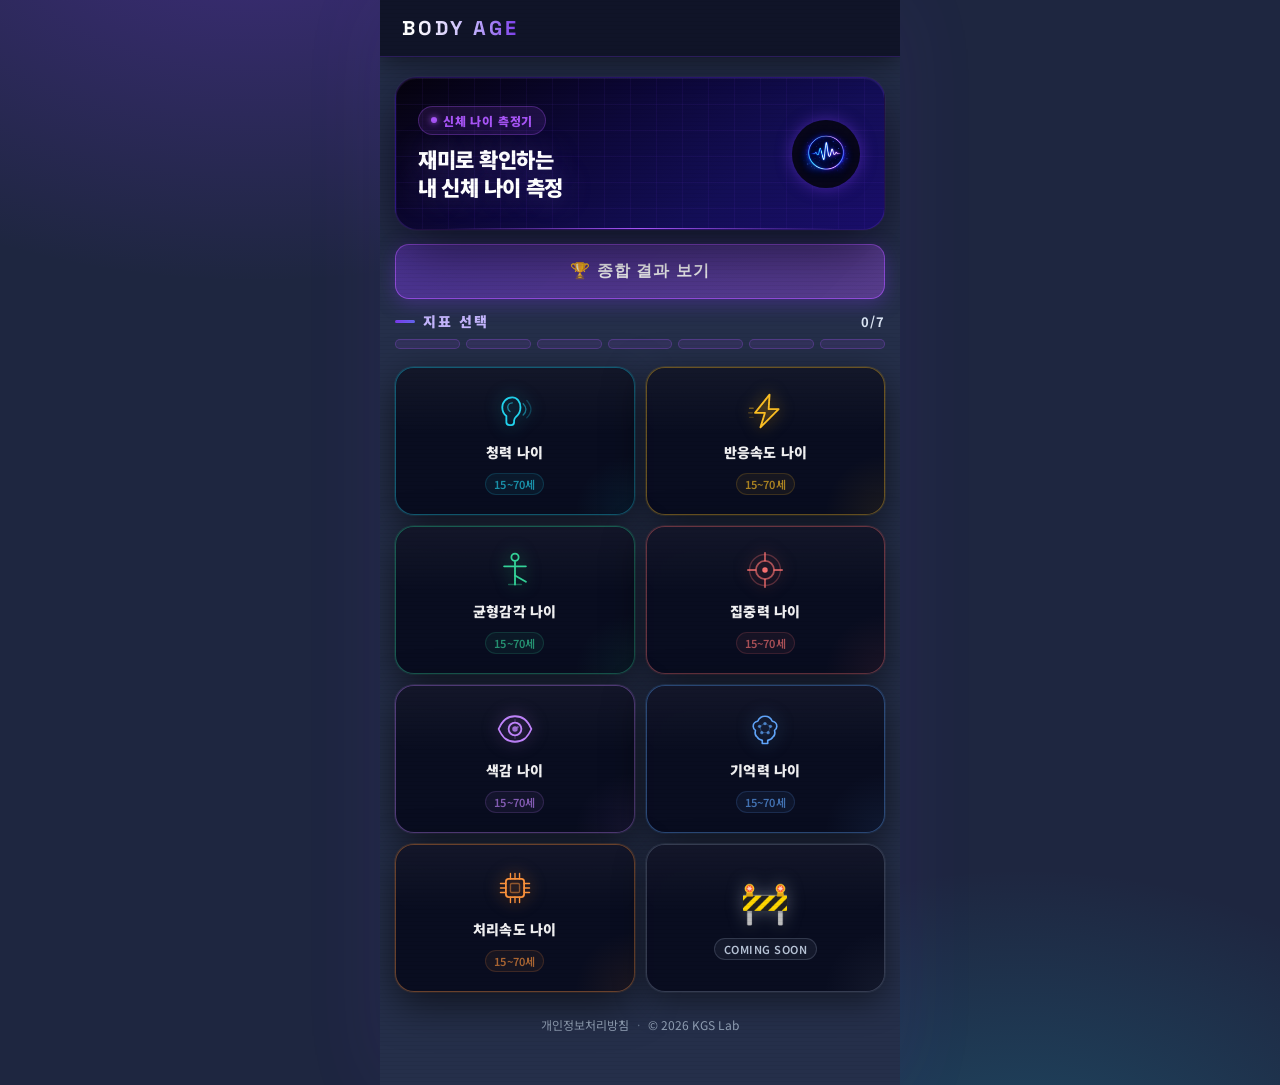
==== commit 2cd806a7: "Add files via upload" ====
--- a/index.html
+++ b/index.html
@@ -2,9 +2,19 @@
 <html lang="ko">
 <head>
     <meta charset="UTF-8">
-    <meta name="viewport" content="width=device-width, initial-scale=1.0, maximum-scale=1.0, user-scalable=no, viewport-fit=cover">
+    <meta name="viewport" content="width=device-width, initial-scale=1.0, viewport-fit=cover">
+    <meta name="theme-color" content="#04060f">
+    <meta name="description" content="청력, 반응속도, 균형감각 등 6가지 테스트를 통해 당신의 신체 나이를 과학적으로 측정해보세요.">
+    <meta name="apple-mobile-web-app-capable" content="yes">
+    <meta name="apple-mobile-web-app-status-bar-style" content="black-translucent">
+    <meta property="og:title" content="신체 나이 측정기">
+    <meta property="og:description" content="6가지 지표로 신체 나이를 측정하는 앱">
+    <meta property="og:image" content="https://kgslab2026.github.io/body-age/icon-maskable-512.png">
+    <meta property="og:url" content="https://kgslab2026.github.io/body-age/">
+    <meta property="og:type" content="website">
     <title>신체 나이 측정기</title>
     <link rel="manifest" href="manifest.json">
+    <link rel="apple-touch-icon" href="icon-192.png">
     <link rel="stylesheet" href="css/style.css">
     <link rel="preconnect" href="https://fonts.googleapis.com">
     <link rel="preconnect" href="https://fonts.gstatic.com" crossorigin>
@@ -20,7 +30,16 @@
     <script type="module" src="js/app.js"></script>
     <script>
         if ('serviceWorker' in navigator) {
-            navigator.serviceWorker.register('/body-age/sw.js');
+            window.addEventListener('load', () => {
+                // PWA 설치 프로모션 등을 위해 등록 상태 확인 가능
+                navigator.serviceWorker.register('/body-age/sw.js')
+                    .then(reg => {
+                        console.log('Service Worker registered');
+                        // 업데이트 체크 로직 추가 가능
+                        reg.update();
+                    })
+                    .catch(err => console.error('Service Worker registration failed', err));
+            });
         }
     </script>
 </body>
--- a/css/style.css
+++ b/css/style.css
@@ -10,8 +10,8 @@
     --primary-lite: rgba(124, 58, 237, 0.18);
     --primary-grad: linear-gradient(135deg, #7c3aed 0%, #a855f7 100%);
     --text:         #f1f5f9;
-    --text-sub:     #a8b8cc;
-    --text-muted:   #5a6a82;
+    --text-sub:     #c4d1e4;
+    --text-muted:   #a1b3c9;
     --neon-purple:  #a855f7;
     --neon-cyan:    #22d3ee;
     --neon-amber:   #fbbf24;
@@ -59,6 +59,7 @@
     width: 100%;
     max-width: 520px;
     min-height: 100vh;
+    min-height: 100dvh;
     background: var(--surface);
     display: flex;
     flex-direction: column;
@@ -88,7 +89,7 @@
     background: rgba(16, 20, 40, 0.97);
     backdrop-filter: blur(20px);
     -webkit-backdrop-filter: blur(20px);
-    padding: 15px 22px;
+    padding: calc(15px + env(safe-area-inset-top, 0px)) calc(22px + env(safe-area-inset-right, 0px)) 15px calc(22px + env(safe-area-inset-left, 0px));
     border-bottom: 1px solid rgba(124, 58, 237, 0.25);
     display: flex;
     align-items: center;
@@ -102,7 +103,7 @@
 header h1 {
     margin: 0;
     font-family: 'Space Grotesk', 'Noto Sans KR', sans-serif;
-    font-size: 19px;
+    font-size: 20px;
     font-weight: 900;
     letter-spacing: 3px;
     text-transform: uppercase;
@@ -113,7 +114,7 @@
 }
 
 header .header-tag {
-    font-size: 9px;
+    font-size: 12px;
     font-weight: 900;
     color: #a855f7;
     background: rgba(124, 58, 237, 0.1);
@@ -132,7 +133,7 @@
 /* ── 메인 ── */
 main {
     flex: 1;
-    padding: 20px 15px 44px;
+    padding: 20px calc(15px + env(safe-area-inset-right, 0px)) calc(44px + env(safe-area-inset-bottom, 0px)) calc(15px + env(safe-area-inset-left, 0px));
     display: flex;
     flex-direction: column;
     align-items: center;
@@ -146,10 +147,10 @@
 /* ── 공통 버튼 ── */
 .btn {
     padding: 16px 32px;
-    font-size: 12px;
-    font-weight: 900;
-    letter-spacing: 2px;
-    text-transform: uppercase;
+    font-size: 13px;
+    font-weight: 900;
+    letter-spacing: 0.4px;
+    text-transform: none;
     background: var(--primary-grad);
     color: #fff;
     border: none;
@@ -166,7 +167,7 @@
 
 .btn:active,
 .btn-home:active,
-.indicator-card.available:active,
+.indicator-card:active,
 .r-btn:active { transform: scale(0.97); }
 
 .btn:focus-visible,
@@ -276,12 +277,12 @@
     background: rgba(168, 85, 247, 0.12);
     border: 1px solid rgba(168, 85, 247, 0.3);
     border-radius: 999px;
-    padding: 4px 12px;
-    font-size: 10px;
+    padding: 5px 12px;
+    font-size: 12px;
     font-weight: 900;
     color: #a855f7;
-    letter-spacing: 2px;
-    text-transform: uppercase;
+    letter-spacing: 0.8px;
+    text-transform: none;
     margin-bottom: 12px;
 }
 
@@ -350,27 +351,67 @@
     50%       { transform: translateY(-9px); }
 }
 
+/* ── 프로그레스 섹션 ── */
+.progress-section {
+    width: 100%;
+    margin-bottom: 18px;
+}
+
+.section-label-wrapper {
+    display: flex;
+    align-items: center;
+    justify-content: space-between;
+    margin-bottom: 8px;
+}
+
 /* ── 섹션 레이블 ── */
 .section-label {
-    font-size: 16px;
+    font-size: 14px;
     font-weight: 900;
     color: #c4b5fd;
     letter-spacing: 2px;
     text-transform: uppercase;
-    margin-bottom: 15px;
-    align-self: flex-start;
-    display: flex;
-    align-items: center;
-    gap: 9px;
+    display: flex;
+    align-items: center;
+    gap: 8px;
 }
 
 .section-label::before {
     content: '';
     display: block;
-    width: 24px;
+    width: 20px;
     height: 3px;
     background: linear-gradient(90deg, #7c3aed, #6366f1);
     border-radius: 2px;
+}
+
+.progress-count {
+    font-size: 13px;
+    font-weight: 700;
+    color: #dbe5f4;
+    letter-spacing: 1px;
+}
+
+/* ── 프로그레스 바 ── */
+.progress-steps {
+    width: 100%;
+    display: grid;
+    grid-template-columns: repeat(7, minmax(0, 1fr));
+    gap: 6px;
+}
+
+.progress-segment {
+    height: 10px;
+    border-radius: 999px;
+    border: 1px solid rgba(168, 85, 247, 0.28);
+    background: rgba(168, 85, 247, 0.1);
+    transition: background 0.25s ease, border-color 0.25s ease, box-shadow 0.25s ease;
+}
+
+.progress-segment.filled {
+    background: linear-gradient(90deg, #7c3aed, #a855f7);
+    border-color: rgba(168, 85, 247, 0.72);
+    box-shadow: 0 0 10px rgba(168, 85, 247, 0.45);
 }
 
 /* ── 카드 그리드 ── */
@@ -429,7 +470,8 @@
 .card-red     { --cr: 248; --cg: 113; --cb: 113; --chex: #f87171; }
 .card-violet  { --cr: 192; --cg: 132; --cb: 252; --chex: #c084fc; }
 .card-blue    { --cr: 96;  --cg: 165; --cb: 250; --chex: #60a5fa; }
-.card-gray    { --cr: 100; --cg: 116; --cb: 139; --chex: #64748b; }
+.card-orange  { --cr: 251; --cg: 146; --cb: 60;  --chex: #fb923c; }
+.card-gray    { --cr: 148; --cg: 163; --cb: 184; --chex: #94a3b8; }
 
 /* 색상별 공유 규칙 */
 .indicator-card {
@@ -442,42 +484,53 @@
     box-shadow: 0 20px 60px rgba(0,0,0,0.7), 0 0 40px rgba(var(--cr), var(--cg), var(--cb), 0.3);
 }
 
+.indicator-card.locked {
+    border-color: rgba(148, 163, 184, 0.32);
+    box-shadow: 0 10px 32px rgba(0, 0, 0, 0.45), 0 0 0 1px rgba(148, 163, 184, 0.12);
+}
+
+.indicator-card.locked .card-label {
+    color: #cbd5e1;
+}
+
 /* ── 카드 아이콘 ── */
 .card-icon {
-    font-size: 44px;
+    font-size: 40px;
     line-height: 1;
     position: relative;
     z-index: 1;
-    filter: drop-shadow(0 0 12px rgba(var(--cr), var(--cg), var(--cb), 0.8)) drop-shadow(0 2px 6px rgba(0,0,0,0.5));
+    color: var(--chex);
+    filter: drop-shadow(0 0 8px rgba(var(--cr), var(--cg), var(--cb), 0.5)) drop-shadow(0 2px 4px rgba(0,0,0,0.45));
 }
 
 .card-label {
-    font-size: 12px;
-    font-weight: 900;
-    color: rgba(255, 255, 255, 0.82);
+    font-size: 14px;
+    font-weight: 900;
+    color: rgba(255, 255, 255, 0.94);
     letter-spacing: 0.2px;
+    line-height: 1.35;
     position: relative;
     z-index: 1;
 }
 
 /* ── 나이 범위 뱃지 ── */
 .card-range {
-    font-size: 9px;
-    font-weight: 700;
-    letter-spacing: 0.3px;
-    color: rgba(var(--cr), var(--cg), var(--cb), 0.7);
-    background: rgba(var(--cr), var(--cg), var(--cb), 0.08);
-    border: 1px solid rgba(var(--cr), var(--cg), var(--cb), 0.25);
+    font-size: 11px;
+    font-weight: 600;
+    letter-spacing: 0.2px;
+    color: rgba(var(--cr), var(--cg), var(--cb), 0.65);
+    background: rgba(var(--cr), var(--cg), var(--cb), 0.06);
+    border: 1px solid rgba(var(--cr), var(--cg), var(--cb), 0.16);
     border-radius: 999px;
-    padding: 2px 7px;
-    margin-top: 4px;
+    padding: 2px 8px;
+    margin-top: 2px;
 }
 
 /* ── ACTIVE 뱃지 ── */
 .active-badge {
     position: absolute;
     top: 10px; right: 10px;
-    font-size: 8px;
+    font-size: 11px;
     font-weight: 900;
     padding: 3px 8px;
     border-radius: 999px;
@@ -490,11 +543,71 @@
 }
 
 .badge-soon {
-    font-size: 9px;
+    font-size: 11px;
+    font-weight: 600;
+    color: #b8c4d7;
+    background: rgba(148, 163, 184, 0.08);
+    border: 1px solid rgba(148, 163, 184, 0.24);
+    border-radius: 999px;
+    padding: 2px 9px;
+    letter-spacing: 0.5px;
+    text-transform: none;
+}
+
+/* ── 완료 배지 ── */
+.check-badge {
+    position: absolute;
+    top: 9px;
+    right: 9px;
+    width: 24px;
+    height: 24px;
+    border-radius: 50%;
+    background: linear-gradient(135deg, rgba(var(--cr), var(--cg), var(--cb), 0.82), rgba(var(--cr), var(--cg), var(--cb), 0.62));
+    display: flex;
+    align-items: center;
+    justify-content: center;
+    font-size: 14px;
+    font-weight: 900;
+    color: #fff;
+    z-index: 3;
+    box-shadow: 0 0 8px rgba(var(--cr), var(--cg), var(--cb), 0.38), 0 1px 5px rgba(0, 0, 0, 0.28);
+    animation: checkPulse 0.5s ease-out;
+}
+
+@keyframes checkPulse {
+    0% { transform: scale(0) rotate(-90deg); opacity: 0; }
+    50% { transform: scale(1.08); }
+    100% { transform: scale(1) rotate(0); opacity: 1; }
+}
+
+/* 완료된 카드 스타일 */
+.indicator-card.completed {
+    opacity: 0.95;
+}
+
+/* ── 출시예정 토스트 ── */
+.coming-toast {
+    position: fixed;
+    bottom: 32px;
+    left: 50%;
+    transform: translateX(-50%) translateY(20px);
+    background: rgba(30, 27, 75, 0.95);
+    border: 1px solid rgba(124, 58, 237, 0.5);
+    color: #e2e8f0;
+    font-size: 14px;
     font-weight: 700;
-    color: var(--text-muted);
-    letter-spacing: 1.5px;
-    text-transform: uppercase;
+    padding: 12px 24px;
+    border-radius: 40px;
+    white-space: nowrap;
+    opacity: 0;
+    transition: opacity 0.2s ease, transform 0.2s ease;
+    z-index: 9999;
+    backdrop-filter: blur(12px);
+    box-shadow: 0 4px 24px rgba(124, 58, 237, 0.3);
+}
+.coming-toast.show {
+    opacity: 1;
+    transform: translateX(-50%) translateY(0);
 }
 
 /* ── 완료 오버레이 ── */
@@ -503,14 +616,14 @@
     bottom: 0; left: 0; right: 0;
     padding: 6px;
     text-align: center;
-    font-size: 9px;
-    font-weight: 900;
-    letter-spacing: 1.5px;
+    font-size: 10px;
+    font-weight: 900;
+    letter-spacing: 1.2px;
     text-transform: uppercase;
     border-radius: 0 0 19px 19px;
     backdrop-filter: blur(4px);
-    background: rgba(var(--cr), var(--cg), var(--cb), 0.18);
-    color: var(--chex);
+    background: rgba(var(--cr), var(--cg), var(--cb), 0.14);
+    color: rgba(var(--cr), var(--cg), var(--cb), 0.86);
 }
 
 /* ── 종합 통계 카드 ── */
@@ -532,12 +645,20 @@
     margin-bottom: 16px;
 }
 
+.summary-meta {
+    display: flex;
+    align-items: center;
+    gap: 10px;
+    flex-shrink: 0;
+}
+
 .summary-title {
-    font-size: 0.8rem;
-    font-weight: 900;
-    color: rgba(255,255,255,0.85);
-    letter-spacing: 2px;
+    font-size: 0.92rem;
+    font-weight: 900;
+    color: rgba(255,255,255,0.9);
+    letter-spacing: 1.2px;
     text-transform: uppercase;
+    white-space: nowrap;
 }
 
 .summary-avg {
@@ -550,43 +671,44 @@
     background-clip: text;
     letter-spacing: -1px;
     filter: drop-shadow(0 0 14px rgba(168, 85, 247, 0.45));
+    white-space: nowrap;
 }
 
 .summary-reset-btn {
-    font-size: 0.68rem;
-    font-weight: 700;
-    color: var(--text-muted);
-    background: rgba(255,255,255,0.04);
-    border: 1px solid rgba(255,255,255,0.08);
-    border-radius: 999px;
-    padding: 4px 10px;
-    cursor: pointer;
-    letter-spacing: 0.5px;
-    transition: all 0.15s;
-}
-
-.summary-reset-btn:hover  { background: rgba(255,255,255,0.08); color: var(--text-sub); }
-.summary-reset-btn:active { transform: scale(0.96); }
-
-.summary-rows {
-    display: flex;
-    flex-direction: column;
-    gap: 9px;
-}
-
-.summary-row {
-    display: grid;
-    grid-template-columns: 22px 54px 1fr 38px;
-    align-items: center;
-    gap: 8px;
-}
-
-.summary-icon { font-size: 1rem; text-align: center; }
-
-.summary-label {
     font-size: 0.78rem;
     font-weight: 700;
     color: var(--text-sub);
+    background: rgba(255,255,255,0.05);
+    border: 1px solid rgba(255,255,255,0.1);
+    border-radius: 999px;
+    padding: 5px 11px;
+    cursor: pointer;
+    letter-spacing: 0.2px;
+    transition: all 0.15s;
+}
+
+.summary-reset-btn:hover  { background: rgba(255,255,255,0.08); color: var(--text-sub); }
+.summary-reset-btn:active { transform: scale(0.96); }
+
+.summary-rows {
+    display: flex;
+    flex-direction: column;
+    gap: 9px;
+}
+
+.summary-row {
+    display: grid;
+    grid-template-columns: 22px 62px 1fr 42px;
+    align-items: center;
+    gap: 8px;
+}
+
+.summary-icon { font-size: 1rem; text-align: center; }
+
+.summary-label {
+    font-size: 0.84rem;
+    font-weight: 700;
+    color: #cbd5e1;
     white-space: nowrap;
 }
 
@@ -607,9 +729,9 @@
 
 .summary-age {
     font-family: 'Space Grotesk', sans-serif;
-    font-size: 0.8rem;
-    font-weight: 900;
-    color: #c4b5fd;
+    font-size: 0.9rem;
+    font-weight: 900;
+    color: #ddd6fe;
     text-align: right;
 }
 
@@ -625,12 +747,12 @@
     background: rgba(124, 58, 237, 0.12);
     border: 1px solid rgba(124, 58, 237, 0.3);
     color: #a78bfa;
-    font-size: 10px;
+    font-size: 11px;
     font-weight: 900;
     padding: 5px 14px;
     border-radius: 20px;
-    letter-spacing: 1.5px;
-    text-transform: uppercase;
+    letter-spacing: 0.8px;
+    text-transform: none;
     margin-bottom: 16px;
     align-self: center;
 }
@@ -659,7 +781,7 @@
 }
 
 .sound-wrap .sound-icon  { font-size: 40px; margin-bottom: 8px; position: relative; z-index: 1; }
-.sound-wrap .sound-label { font-size: 10px; color: rgba(167, 139, 250, 0.75); letter-spacing: 2px; text-transform: uppercase; position: relative; z-index: 1; }
+.sound-wrap .sound-label { font-size: 11px; color: #ddd6fe; letter-spacing: 0.8px; text-transform: none; position: relative; z-index: 1; }
 
 .question-text {
     font-size: 15px;
@@ -690,8 +812,8 @@
     color: var(--text-sub);
 }
 
-.yes-btn { background: rgba(124, 58, 237, 0.1); color: #a78bfa; border-color: rgba(124, 58, 237, 0.3); }
-.no-btn  { background: rgba(255,255,255,0.03);  color: var(--text-muted); }
+.yes-btn { background: rgba(124, 58, 237, 0.18); color: #c4b5fd; border-color: rgba(124, 58, 237, 0.45); }
+.no-btn  { background: rgba(255,255,255,0.06);  color: #94a3b8; }
 
 .answer-btn:active  { transform: scale(0.98); }
 .yes-btn:hover      { background: rgba(124, 58, 237, 0.2); }
@@ -738,8 +860,8 @@
 }
 
 .result-hero .result-sub {
-    font-size: 9px;
-    color: rgba(167, 139, 250, 0.7);
+    font-size: 11px;
+    color: rgba(196, 181, 253, 0.95);
     letter-spacing: 2.5px;
     margin-bottom: 8px;
     text-transform: uppercase;
@@ -769,8 +891,8 @@
 }
 
 .result-hz {
-    font-size: 11px;
-    color: rgba(167, 139, 250, 0.55);
+    font-size: 12px;
+    color: rgba(196, 181, 253, 0.9);
     margin-top: 8px;
     letter-spacing: 1.5px;
     position: relative;
@@ -790,7 +912,7 @@
 .rc-label {
     display: flex;
     justify-content: space-between;
-    font-size: 10px;
+    font-size: 11px;
     color: var(--text-muted);
     letter-spacing: 1.5px;
     text-transform: uppercase;
@@ -812,7 +934,7 @@
     flex: 1;
     border-radius: 12px;
     padding: 14px;
-    font-size: 11px;
+    font-size: 12px;
     font-weight: 900;
     border: none;
     cursor: pointer;
@@ -937,7 +1059,7 @@
 .vision-progress {
     font-size: 0.82rem;
     font-weight: 900;
-    color: #6366f1;
+    color: #818cf8;
     letter-spacing: 2.5px;
     text-transform: uppercase;
 }
@@ -966,7 +1088,7 @@
 .stroop-progress {
     font-size: 0.82rem;
     font-weight: 900;
-    color: #6366f1;
+    color: #818cf8;
     letter-spacing: 2.5px;
     text-transform: uppercase;
 }
@@ -1098,7 +1220,7 @@
 .reaction-box .btn-home { position: absolute; top: 16px; left: 16px; margin-bottom: 0; }
 
 .round-label {
-    font-size: 11px;
+    font-size: 12px;
     font-weight: 900;
     color: #6366f1;
     letter-spacing: 2.5px;
@@ -1171,7 +1293,7 @@
     content: '▸';
     position: absolute;
     left: 0;
-    color: #7c3aed;
+    color: #a78bfa;
     font-size: 0.72rem;
     top: 2px;
 }
@@ -1194,10 +1316,10 @@
 
 .hist-better { background: rgba(52,211,153,0.1);  color: #34d399; border: 1px solid rgba(52,211,153,0.3); }
 .hist-worse  { background: rgba(248,113,113,0.1); color: #f87171; border: 1px solid rgba(248,113,113,0.3); }
-.hist-same   { background: rgba(148,163,184,0.07); color: var(--text-sub); border: 1px solid rgba(148,163,184,0.15); }
+.hist-same   { background: rgba(148,163,184,0.12); color: #cbd5e1; border: 1px solid rgba(148,163,184,0.4); }
 
 .hist-arrow { font-size: 1.1rem; line-height: 1; }
-.hist-raw   { font-size: 0.75rem; opacity: 0.6; margin-left: 2px; }
+.hist-raw   { font-size: 0.75rem; opacity: 0.85; margin-left: 2px; }
 
 /* ══════════════════════════════════════════
    ── 기록 화면 ──
@@ -1244,25 +1366,111 @@
     letter-spacing: 0.5px;
 }
 
-.history-entry {
-    display: flex;
-    justify-content: space-between;
-    align-items: center;
-    padding: 7px 0;
-    border-bottom: 1px solid rgba(255,255,255,0.04);
-    font-size: 0.82rem;
-}
-
-.history-entry:last-child { border-bottom: none; }
-
-.history-entry-latest .history-entry-age { color: #a855f7; }
-
-.history-entry-date { color: var(--text-muted); }
-
-.history-entry-age {
+.history-section-clear-btn {
+    border: 1px solid rgba(248, 113, 113, 0.35);
+    background: rgba(248, 113, 113, 0.08);
+    color: #fca5a5;
+    border-radius: 999px;
+    padding: 3px 9px;
+    font-size: 0.72rem;
+    font-weight: 700;
+    cursor: pointer;
+    letter-spacing: 0.3px;
+    transition: all 0.15s ease;
+}
+
+.history-section-clear-btn:hover {
+    background: rgba(248, 113, 113, 0.16);
+    border-color: rgba(248, 113, 113, 0.55);
+    color: #fecaca;
+}
+
+.history-section-clear-btn:active {
+    transform: scale(0.97);
+}
+
+/* ── 기록 그래프 ── */
+.hg-summary {
+    display: flex;
+    align-items: baseline;
+    gap: 10px;
+    margin-bottom: 10px;
+}
+
+.hg-latest-age {
     font-family: 'Space Grotesk', sans-serif;
+    font-size: 1.6rem;
     font-weight: 900;
     color: #c4b5fd;
+    line-height: 1;
+}
+
+.hg-trend {
+    font-size: 0.78rem;
+    font-weight: 700;
+    padding: 2px 8px;
+    border-radius: 999px;
+}
+
+.hg-better { color: #34d399; background: rgba(52, 211, 153, 0.1); }
+.hg-worse  { color: #f87171; background: rgba(248, 113, 113, 0.1); }
+.hg-same   { color: #94a3b8; background: rgba(148, 163, 184, 0.1); }
+
+.hg-svg {
+    display: block;
+    overflow: visible;
+}
+
+.hg-grid {
+    stroke: rgba(255,255,255,0.06);
+    stroke-width: 1;
+    stroke-dasharray: 3 3;
+}
+
+.hg-line {
+    fill: none;
+    stroke: #a855f7;
+    stroke-width: 2;
+    stroke-linecap: round;
+    stroke-linejoin: round;
+}
+
+.hg-dot {
+    fill: #7c3aed;
+    stroke: #1e1b4b;
+    stroke-width: 1.5;
+}
+
+.hg-dot-latest {
+    fill: #e879f9;
+    stroke: #1e1b4b;
+    stroke-width: 2;
+}
+
+.hg-label-latest {
+    font-family: 'Space Grotesk', sans-serif;
+    font-size: 11px;
+    font-weight: 700;
+    fill: #e879f9;
+}
+
+.hg-ylabel {
+    font-size: 10px;
+    fill: rgba(148,163,184,0.95);
+    text-anchor: end;
+}
+
+.hg-date {
+    font-size: 10px;
+    fill: rgba(148,163,184,0.9);
+    text-anchor: middle;
+}
+
+.hg-single {
+    font-size: 0.75rem;
+    color: #94a3b8;
+    text-align: center;
+    padding: 12px 0 4px;
 }
 
 .history-empty {
@@ -1294,22 +1502,22 @@
 .history-fab {
     width: 100%;
     padding: 14px;
-    background: rgba(255,255,255,0.08);
-    border: 1px solid rgba(255,255,255,0.15);
+    background: rgba(100, 116, 139, 0.28);
+    border: 1px solid rgba(148, 163, 184, 0.45);
     border-radius: 12px;
-    color: #c4b5fd;
+    color: #e2e8f0;
     font-size: 0.9rem;
     font-weight: 700;
     cursor: pointer;
     letter-spacing: 0.5px;
     transition: all 0.15s;
     margin-bottom: 12px;
-    box-shadow: 0 4px 16px rgba(0,0,0,0.3);
+    box-shadow: 0 4px 16px rgba(0,0,0,0.35);
 }
 
 .history-fab:hover {
-    background: rgba(124,58,237,0.15);
-    border-color: rgba(124,58,237,0.5);
+    background: rgba(124,58,237,0.3);
+    border-color: rgba(168,85,247,0.7);
     color: #fff;
     box-shadow: 0 6px 24px rgba(124,58,237,0.3);
 }
@@ -1318,24 +1526,24 @@
 .share-fab {
     width: 100%;
     padding: 14px;
-    background: rgba(124, 58, 237, 0.12);
-    border: 1px solid rgba(124, 58, 237, 0.35);
+    background: rgba(124, 58, 237, 0.32);
+    border: 1px solid rgba(168, 85, 247, 0.65);
     border-radius: 12px;
-    color: #c4b5fd;
+    color: #fff;
     font-size: 0.9rem;
     font-weight: 700;
     cursor: pointer;
     letter-spacing: 0.5px;
     transition: all 0.15s;
     margin-bottom: 12px;
-    box-shadow: 0 4px 16px rgba(0,0,0,0.3);
+    box-shadow: 0 4px 16px rgba(124,58,237,0.25);
 }
 
 .share-fab:hover {
-    background: rgba(124, 58, 237, 0.25);
-    border-color: rgba(124, 58, 237, 0.7);
+    background: rgba(124, 58, 237, 0.5);
+    border-color: rgba(168, 85, 247, 0.9);
     color: #fff;
-    box-shadow: 0 6px 24px rgba(124, 58, 237, 0.35);
+    box-shadow: 0 6px 24px rgba(124, 58, 237, 0.45);
 }
 
 .share-fab--copied {
@@ -1344,33 +1552,154 @@
     color: #34d399;
 }
 
+.history-fab:active,
+.share-fab:active,
+.final-fab:active,
+.save-img-btn:active,
+.share-result-btn:active,
+.history-clear-btn:active,
+.tips-toggle:active {
+    transform: scale(0.97);
+}
+
 /* ── 앱 푸터 ── */
 .app-footer {
     display: flex;
     align-items: center;
     justify-content: center;
     gap: 8px;
-    padding: 24px 0 8px;
+    padding: 24px 0 calc(8px + env(safe-area-inset-bottom, 0px));
     font-size: 12px;
 }
 
 .footer-link {
-    color: #475569;
+    color: #94a3b8;
     text-decoration: none;
     transition: color 0.15s;
 }
 
 .footer-link:hover {
-    color: #7c3aed;
+    color: #c4b5fd;
 }
 
 .footer-sep {
+    color: #64748b;
+}
+
+.footer-copy {
+    color: #94a3b8;
+}
+
+/* ── 균형감각 테스트 화면 유틸 ── */
+.mobile-only-box.with-top-gap { margin-top: 20px; }
+
+.test-title-accent {
+    color: var(--primary-color);
+    margin-top: 10px;
+}
+
+.test-range-pill {
+    display: inline-block;
+    background: rgba(108, 99, 255, 0.1);
+    color: var(--primary-color);
+    font-size: 0.85rem;
+    font-weight: 700;
+    padding: 6px 14px;
+    border-radius: 999px;
+    margin-bottom: 14px;
+}
+
+.test-copy-relaxed { line-height: 1.8; }
+
+.test-note-card {
+    background: rgba(108, 99, 255, 0.07);
+    border-radius: 14px;
+    padding: 14px 16px;
+    width: 100%;
+    margin-top: 8px;
+    font-size: 0.85rem;
+    color: #b8c4d7;
+    line-height: 1.6;
+}
+
+.btn-start-wide {
+    margin-top: 24px;
+    width: 100%;
+}
+
+.test-center-icon {
+    font-size: 3rem;
+    margin: 20px auto;
+    text-align: center;
+    width: 100%;
+}
+
+.test-error-title {
+    font-size: 1.2rem;
+    font-weight: 700;
+    color: #f87171;
+    text-align: center;
+    width: 100%;
+}
+
+.test-error-desc {
+    color: #b8c4d7;
+    text-align: center;
+    width: 100%;
+    line-height: 1.6;
+}
+
+.test-action-row {
+    display: flex;
+    gap: 10px;
+    width: 100%;
+    margin-top: 20px;
+}
+
+.test-action-row--compact {
+    gap: 15px;
+    margin-top: 12px;
+}
+
+.btn-ghost-light {
+    flex: 1;
+    background: #475569;
+}
+
+.btn-warn {
+    flex: 1;
+    background: #fbbf24;
     color: #1e293b;
 }
 
-.footer-copy {
-    color: #334155;
-}
+.btn-flex { flex: 1; }
+
+.btn-home-overlay {
+    position: absolute;
+    top: 16px;
+    left: 16px;
+    margin-bottom: 0;
+}
+
+.countdown-hint,
+.balance-live-hint {
+    color: rgba(255, 255, 255, 0.7);
+}
+
+.countdown-hint { font-size: 0.95rem; }
+.balance-live-hint { font-size: 0.9rem; }
+
+.result-title {
+    font-size: 1.8rem;
+    margin-top: 10px;
+}
+
+.result-sub-note {
+    color: #b8c4d7;
+    margin: 5px 0 12px;
+}
+
+.result-sub-note strong { color: var(--text-color); }
 
 /* ── 페이지 전환 애니메이션 ── */
 @keyframes pageEnter {
@@ -1383,21 +1712,22 @@
 .save-img-btn {
     width: 100%;
     padding: 14px;
-    background: rgba(34, 211, 153, 0.1);
-    border: 1px solid rgba(34, 211, 153, 0.35);
+    background: rgba(34, 211, 153, 0.22);
+    border: 1px solid rgba(52, 211, 153, 0.6);
     border-radius: 12px;
-    color: #34d399;
+    color: #fff;
     font-size: 0.9rem;
     font-weight: 700;
     cursor: pointer;
     letter-spacing: 0.5px;
     transition: all 0.15s;
     margin-bottom: 10px;
+    box-shadow: 0 4px 16px rgba(34,211,153,0.15);
 }
 .save-img-btn:hover {
-    background: rgba(34, 211, 153, 0.18);
-    border-color: rgba(34, 211, 153, 0.6);
-    box-shadow: 0 4px 20px rgba(34, 211, 153, 0.2);
+    background: rgba(34, 211, 153, 0.35);
+    border-color: rgba(52, 211, 153, 0.85);
+    box-shadow: 0 4px 20px rgba(34, 211, 153, 0.3);
 }
 .save-img-btn:disabled {
     opacity: 0.5;
@@ -1429,21 +1759,21 @@
 .final-fab {
     width: 100%;
     padding: 16px;
-    background: linear-gradient(135deg, rgba(124,58,237,0.2) 0%, rgba(168,85,247,0.2) 100%);
-    border: 1px solid rgba(168, 85, 247, 0.5);
+    background: linear-gradient(135deg, rgba(124,58,237,0.45) 0%, rgba(168,85,247,0.4) 100%);
+    border: 1px solid rgba(168, 85, 247, 0.75);
     border-radius: 14px;
-    color: #e9d5ff;
+    color: #fff;
     font-size: 1rem;
     font-weight: 900;
     cursor: pointer;
     letter-spacing: 1px;
     transition: all 0.15s;
     margin-bottom: 12px;
-    box-shadow: 0 4px 20px rgba(124,58,237,0.25);
+    box-shadow: 0 4px 20px rgba(124,58,237,0.35);
 }
 .final-fab:hover {
-    background: linear-gradient(135deg, rgba(124,58,237,0.35) 0%, rgba(168,85,247,0.35) 100%);
-    box-shadow: 0 6px 28px rgba(124,58,237,0.4);
+    background: linear-gradient(135deg, rgba(124,58,237,0.65) 0%, rgba(168,85,247,0.6) 100%);
+    box-shadow: 0 6px 28px rgba(124,58,237,0.5);
     transform: translateY(-1px);
 }
 
@@ -1453,7 +1783,7 @@
     display: flex;
     flex-direction: column;
     align-items: center;
-    gap: 0;
+    gap: 10px;
 }
 
 .final-header {
@@ -1461,9 +1791,9 @@
     background: linear-gradient(145deg, #06030e 0%, #0d083a 40%, #130e56 100%);
     border: 1px solid rgba(124,58,237,0.3);
     border-radius: 22px;
-    padding: 32px 24px 28px;
+    padding: 30px 24px 24px;
     text-align: center;
-    margin-bottom: 14px;
+    margin-bottom: 0;
     position: relative;
     overflow: hidden;
 }
@@ -1487,48 +1817,62 @@
     text-shadow: 0 0 30px currentColor;
 }
 .final-avg-label {
-    font-size: 13px;
-    color: #64748b;
-    letter-spacing: 2px;
-    text-transform: uppercase;
+    font-size: 14px;
+    color: #dbe5f4;
+    letter-spacing: 0.5px;
+    text-transform: none;
     margin-bottom: 4px;
 }
 .final-avg {
     font-family: 'Space Grotesk', sans-serif;
     font-size: 48px;
     font-weight: 900;
-    color: #f1f5f9;
+    color: #f8fbff;
     line-height: 1;
     margin-bottom: 10px;
 }
 .final-msg {
     font-size: 15px;
-    color: #94a3b8;
+    color: #e2e8f0;
+    line-height: 1.6;
 }
 
 .final-rows {
     width: 100%;
-    background: rgba(10,14,36,0.92);
-    border: 1px solid rgba(255,255,255,0.06);
+    background: rgba(10,14,36,0.94);
+    border: 1px solid rgba(148, 163, 184, 0.12);
     border-radius: 16px;
-    padding: 16px;
-    margin-bottom: 12px;
+    padding: 18px 16px;
+    margin-bottom: 0;
     display: flex;
     flex-direction: column;
+    gap: 12px;
+}
+.final-row {
+    display: grid;
+    grid-template-columns: 20px 78px 1fr 42px;
+    align-items: center;
     gap: 10px;
-}
-.final-row {
-    display: flex;
-    align-items: center;
-    gap: 8px;
     font-size: 13px;
 }
-.final-icon { font-size: 16px; flex-shrink: 0; }
-.final-label { color: #94a3b8; width: 64px; flex-shrink: 0; font-size: 12px; }
+.final-row-pending {
+    opacity: 0.5;
+}
+.final-icon {
+    font-size: 16px;
+    flex-shrink: 0;
+    text-align: center;
+}
+.final-label {
+    color: #f1f5f9;
+    width: auto;
+    flex-shrink: 0;
+    font-size: 13px;
+}
 .final-bar-bg {
     flex: 1;
-    height: 6px;
-    background: rgba(255,255,255,0.07);
+    height: 8px;
+    background: rgba(255,255,255,0.1);
     border-radius: 99px;
     overflow: hidden;
 }
@@ -1538,7 +1882,47 @@
     border-radius: 99px;
     transition: width 0.6s ease-out;
 }
-.final-age { color: #e2e8f0; font-weight: 700; width: 32px; text-align: right; flex-shrink: 0; }
+.final-age {
+    color: #f1f5f9;
+    font-weight: 800;
+    width: auto;
+    min-width: 40px;
+    text-align: right;
+    flex-shrink: 0;
+}
+.final-age-pending {
+    font-size: 12px;
+    color: #94a3b8;
+}
+.final-note {
+    width: 100%;
+    margin: 0;
+    padding: 10px 12px;
+    border-radius: 12px;
+    background: rgba(148, 163, 184, 0.08);
+    color: #cbd5e1;
+    text-align: center;
+    font-size: 12px;
+    line-height: 1.6;
+}
+.final-actions,
+.final-sub-actions {
+    width: 100%;
+    display: flex;
+    flex-direction: column;
+    gap: 10px;
+}
+.final-share-row {
+    width: 100%;
+    display: grid;
+    grid-template-columns: repeat(2, minmax(0, 1fr));
+    gap: 10px;
+}
+.final-home-btn {
+    width: 100%;
+    margin-top: 0 !important;
+    background: #1e293b;
+}
 
 /* ── 모바일 전용 안내 ── */
 .mobile-only-box {
@@ -1555,10 +1939,28 @@
 }
 .mobile-only-icon { font-size: 56px; }
 .mobile-only-title { font-size: 1.2rem; font-weight: 900; color: #f1f5f9; }
-.mobile-only-desc { font-size: 0.9rem; color: #64748b; line-height: 1.7; }
+.mobile-only-desc { font-size: 0.9rem; color: #94a3b8; line-height: 1.7; }
 
 /* ── 모바일 반응형 개선 ── */
 @media (max-width: 480px) {
+    .summary-header {
+        gap: 8px;
+    }
+
+    .summary-title {
+        font-size: 0.82rem;
+        letter-spacing: 0.8px;
+    }
+
+    .summary-avg {
+        font-size: 1.6rem;
+    }
+
+    .summary-reset-btn {
+        font-size: 0.72rem;
+        padding: 4px 9px;
+    }
+
     .section-label {
         font-size: 14px;
         margin-bottom: 12px;
@@ -1574,11 +1976,11 @@
     }
 
     .card-label {
-        font-size: 11px;
+        font-size: 12px;
     }
 
     .hero-main {
-        font-size: 18px;
+        font-size: 19px;
     }
 
     .hero-pulse { width: 56px; height: 56px; }
@@ -1588,4 +1990,28 @@
         font-size: 0.85rem;
         padding: 12px;
     }
-}
+
+    .final-header {
+        padding: 26px 18px 22px;
+    }
+
+    .final-row {
+        grid-template-columns: 18px 70px 1fr 38px;
+        gap: 8px;
+    }
+
+    .final-share-row {
+        grid-template-columns: 1fr;
+    }
+}
+
+/* ── 모션 감소 설정 지원 ── */
+@media (prefers-reduced-motion: reduce) {
+    *, *::before, *::after {
+        animation-duration: 0.01ms !important;
+        animation-iteration-count: 1 !important;
+        transition-duration: 0.01ms !important;
+    }
+    .pulse-ring { display: none; }
+    .page-enter { animation: none; }
+}
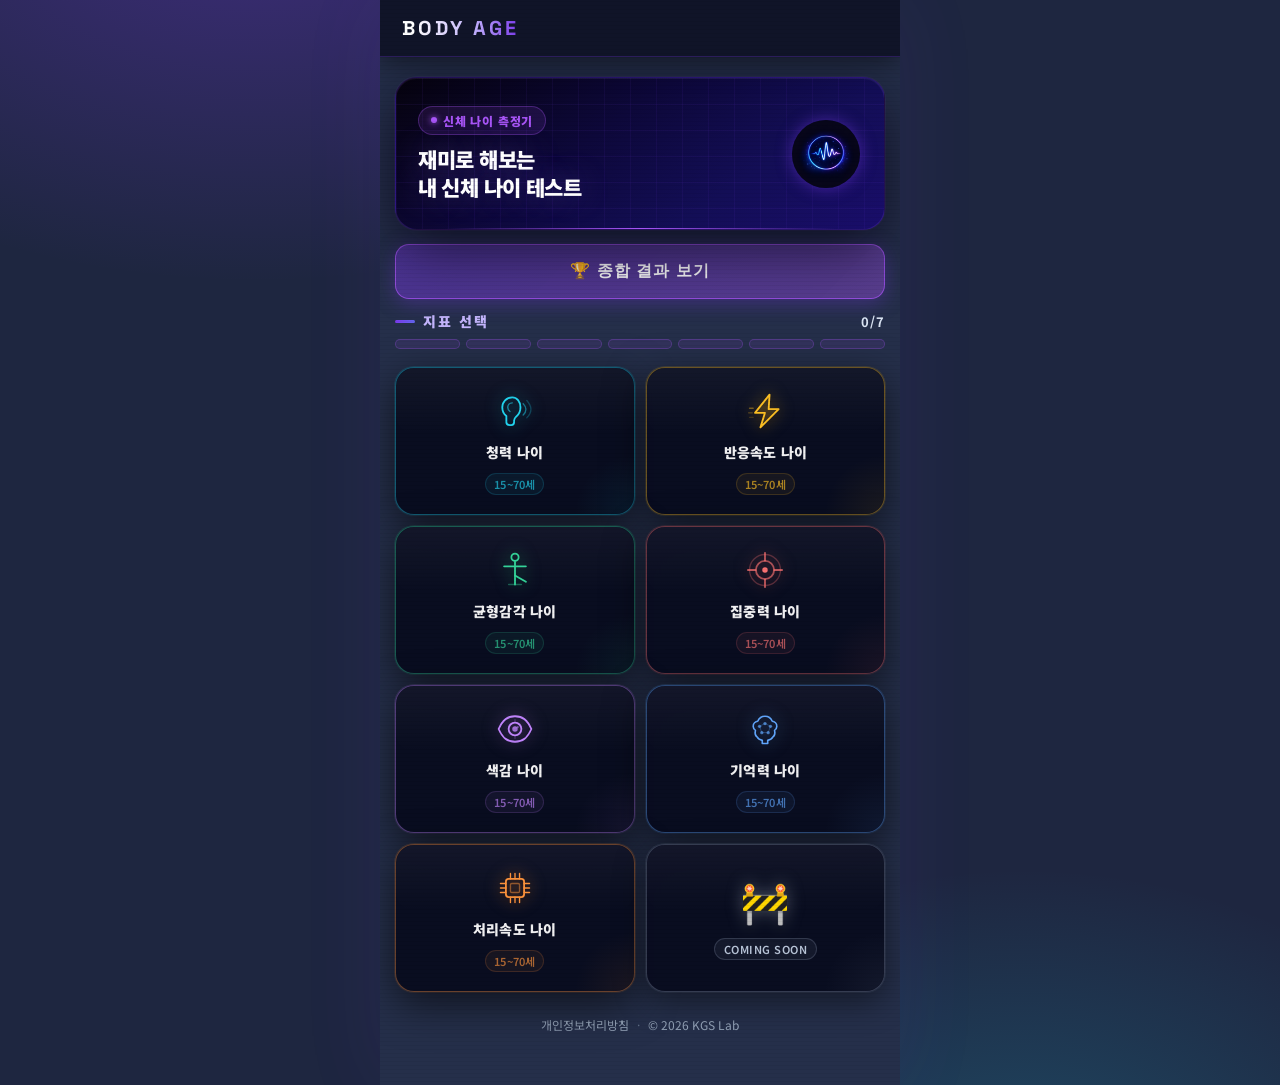
==== commit 0bf1008d: "Add files via upload" ====
--- a/index.html
+++ b/index.html
@@ -23,7 +23,9 @@
 <body>
     <div id="container">
         <header>
-            <h1>Body Age</h1>
+            <div class="header-content">
+                <h1 class="logo">Body Age</h1>
+            </div>
         </header>
         <main id="app"></main>
     </div>
--- a/css/style.css
+++ b/css/style.css
@@ -1106,19 +1106,66 @@
 
 .stroop-label { font-size: 0.88rem; color: var(--text-sub); text-align: center; }
 
+.vision-timer-wrap {
+    width: 100%;
+    height: 6px;
+    background: rgba(255,255,255,0.08);
+    border-radius: 3px;
+    overflow: hidden;
+}
+
+.vision-timer-bar {
+    height: 100%;
+    width: 100%;
+    border-radius: 3px;
+    background: linear-gradient(90deg, #a855f7, #7c3aed);
+    transition: background 0.3s;
+}
+
+.num-gauge-wrap {
+    width: 100%;
+    height: 8px;
+    background: rgba(255,255,255,0.08);
+    border-radius: 4px;
+    overflow: hidden;
+}
+
+.num-gauge-bar {
+    height: 100%;
+    width: 100%;
+    border-radius: 4px;
+    background: linear-gradient(90deg, #7c3aed, #a855f7);
+}
+
+.stroop-timer-bar-wrap {
+    width: 100%;
+    height: 4px;
+    background: rgba(255,255,255,0.08);
+    border-radius: 2px;
+    overflow: hidden;
+}
+
+.stroop-timer-bar {
+    height: 100%;
+    width: 100%;
+    background: linear-gradient(90deg, #ef4444, #fbbf24);
+    border-radius: 2px;
+}
+
 .stroop-pad {
     display: grid;
-    grid-template-columns: repeat(2, 1fr);
-    gap: 12px;
+    grid-template-columns: repeat(3, 1fr);
+    gap: 10px;
     width: 100%;
 }
 
 .stroop-btn {
-    height: 68px;
+    height: 58px;
     border-radius: 14px;
     border: 1px solid rgba(255,255,255,0.1);
     font-size: 1.1rem;
     font-weight: 900;
+    -webkit-tap-highlight-color: transparent;
     cursor: pointer;
     letter-spacing: 1px;
     transition: transform 0.1s, filter 0.1s;
@@ -1144,6 +1191,63 @@
     position: relative;
     padding: 30px 20px;
     box-shadow: inset 0 0 80px rgba(0,0,0,0.6), 0 0 30px rgba(52, 211, 153, 0.06);
+}
+
+.balance-display--ready {
+    border-color: rgba(251, 191, 36, 0.3);
+    box-shadow: inset 0 0 80px rgba(0,0,0,0.6), 0 0 30px rgba(251, 191, 36, 0.06);
+}
+
+.balance-display--testing {
+    border-color: rgba(52, 211, 153, 0.35);
+    box-shadow: inset 0 0 80px rgba(0,0,0,0.6), 0 0 30px rgba(52, 211, 153, 0.1);
+}
+
+.balance-phase-badge {
+    display: flex;
+    align-items: center;
+    gap: 6px;
+    font-size: 0.8rem;
+    font-weight: 700;
+    letter-spacing: 1px;
+    padding: 5px 14px;
+    border-radius: 999px;
+}
+
+.balance-phase-badge--ready {
+    background: rgba(251, 191, 36, 0.12);
+    border: 1px solid rgba(251, 191, 36, 0.35);
+    color: #fbbf24;
+}
+
+.balance-phase-badge--testing {
+    background: rgba(52, 211, 153, 0.12);
+    border: 1px solid rgba(52, 211, 153, 0.35);
+    color: #34d399;
+}
+
+.balance-phase-dot {
+    width: 7px;
+    height: 7px;
+    border-radius: 50%;
+    background: #34d399;
+    animation: blink 1s ease-in-out infinite;
+}
+
+.balance-progress-wrap {
+    width: 160px;
+    height: 4px;
+    background: rgba(255,255,255,0.08);
+    border-radius: 2px;
+    overflow: hidden;
+}
+
+.balance-progress-bar {
+    height: 100%;
+    width: 0%;
+    background: linear-gradient(90deg, #34d399, #6ee7b7);
+    border-radius: 2px;
+    transition: width 0.9s linear;
 }
 
 .balance-countdown {
@@ -1201,6 +1305,7 @@
     cursor: pointer;
     user-select: none;
     -webkit-user-select: none;
+    -webkit-tap-highlight-color: transparent;
     transition: background 0.18s ease, border-color 0.18s ease, box-shadow 0.18s ease;
     position: relative;
     padding: 30px 20px;
@@ -2005,6 +2110,43 @@
     }
 }
 
+/* ── 청력 테스트 음파 애니메이션 ── */
+.hearing-wave-wrap {
+    position: relative;
+    width: 90px;
+    height: 90px;
+    display: flex;
+    align-items: center;
+    justify-content: center;
+    margin: 16px auto 24px;
+}
+
+.hearing-wave-ring {
+    position: absolute;
+    inset: 0;
+    border-radius: 50%;
+    border: 2px solid rgba(124, 58, 237, 0.7);
+    opacity: 0;
+}
+
+.hearing-wave-wrap.playing .hearing-wave-ring {
+    animation: hearingWave 1.8s ease-out infinite;
+}
+
+.hearing-wave-wrap.playing .hw-r2 { animation-delay: 0.6s; }
+.hearing-wave-wrap.playing .hw-r3 { animation-delay: 1.2s; }
+
+@keyframes hearingWave {
+    0%   { transform: scale(1);   opacity: 0.85; }
+    100% { transform: scale(3);   opacity: 0; }
+}
+
+.hearing-wave-icon {
+    font-size: 2.8rem;
+    position: relative;
+    z-index: 1;
+}
+
 /* ── 모션 감소 설정 지원 ── */
 @media (prefers-reduced-motion: reduce) {
     *, *::before, *::after {
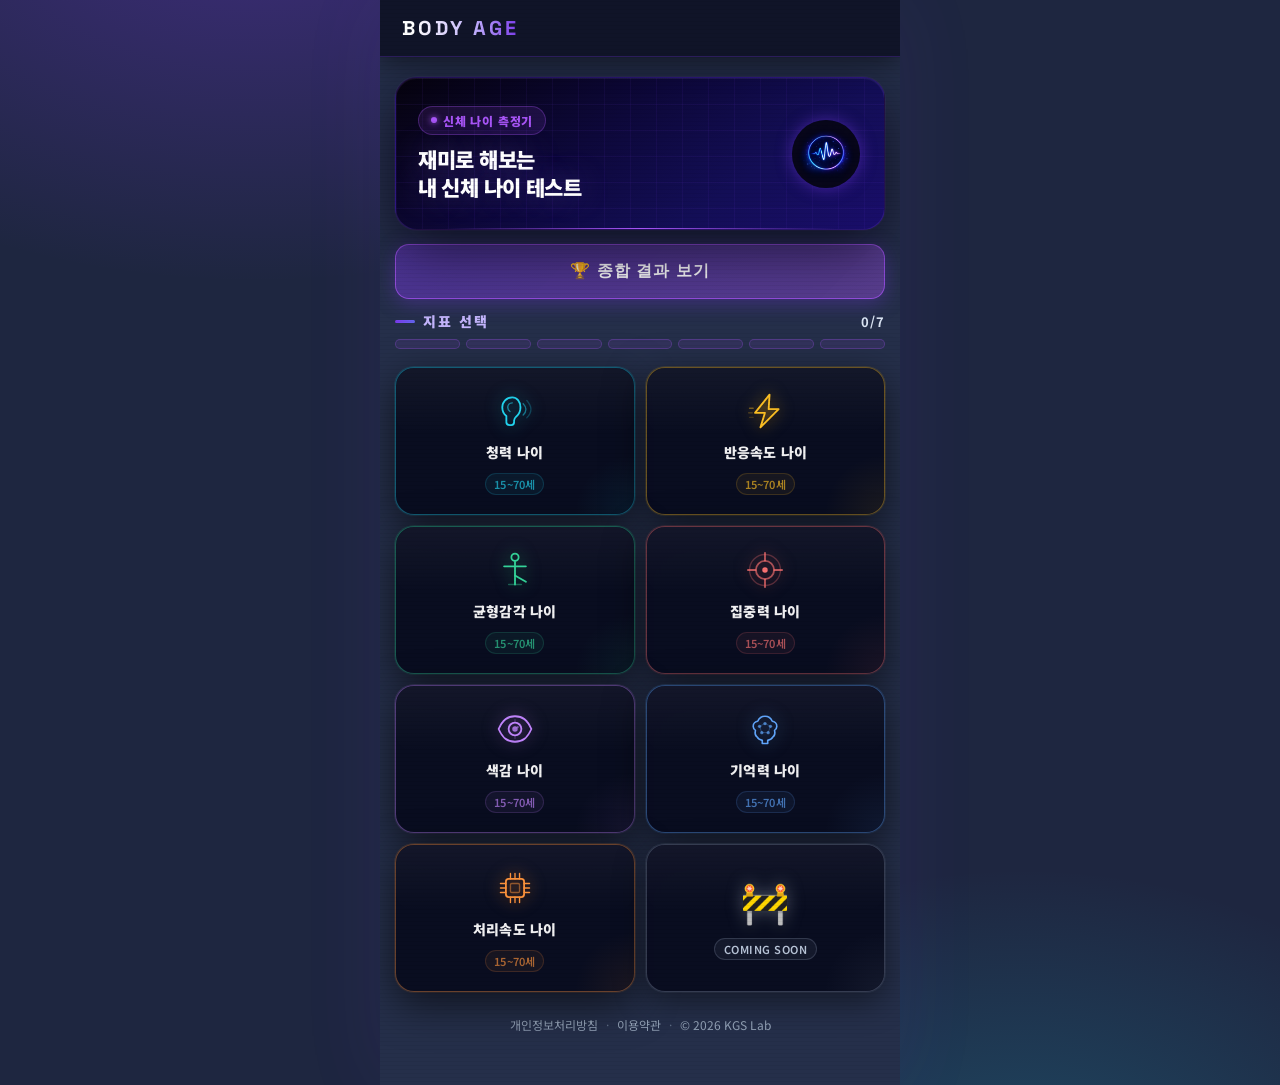
==== commit 5f0e6c34: "Add files via upload" ====
--- a/index.html
+++ b/index.html
@@ -4,11 +4,11 @@
     <meta charset="UTF-8">
     <meta name="viewport" content="width=device-width, initial-scale=1.0, viewport-fit=cover">
     <meta name="theme-color" content="#04060f">
-    <meta name="description" content="청력, 반응속도, 균형감각 등 6가지 테스트를 통해 당신의 신체 나이를 과학적으로 측정해보세요.">
+    <meta name="description" content="청력, 반응속도, 균형감각 등 7가지 테스트를 통해 당신의 신체 나이를 과학적으로 측정해보세요.">
     <meta name="apple-mobile-web-app-capable" content="yes">
     <meta name="apple-mobile-web-app-status-bar-style" content="black-translucent">
     <meta property="og:title" content="신체 나이 측정기">
-    <meta property="og:description" content="6가지 지표로 신체 나이를 측정하는 앱">
+    <meta property="og:description" content="7가지 지표로 신체 나이를 측정하는 앱">
     <meta property="og:image" content="https://kgslab2026.github.io/body-age/icon-maskable-512.png">
     <meta property="og:url" content="https://kgslab2026.github.io/body-age/">
     <meta property="og:type" content="website">
--- a/css/style.css
+++ b/css/style.css
@@ -1181,7 +1181,7 @@
     width: 100%;
     min-height: 420px;
     background: #030509;
-    border: 1px solid rgba(52, 211, 153, 0.2);
+    border: 1px solid rgba(52, 211, 153, 0.25);
     border-radius: 22px;
     display: flex;
     flex-direction: column;
@@ -1190,7 +1190,8 @@
     gap: 24px;
     position: relative;
     padding: 30px 20px;
-    box-shadow: inset 0 0 80px rgba(0,0,0,0.6), 0 0 30px rgba(52, 211, 153, 0.06);
+    box-shadow: inset 0 0 80px rgba(0,0,0,0.6), 0 0 30px rgba(52, 211, 153, 0.08);
+    transition: border-color 0.5s, box-shadow 0.5s;
 }
 
 .balance-display--ready {
@@ -1272,17 +1273,45 @@
 
 .balance-ring-wrap { position: relative; width: 180px; height: 180px; }
 
+.balance-ring,
+.balance-ring-2,
+.balance-ring-3,
+.balance-ring-4,
+.balance-ring-inner {
+    border-radius: 50%;
+    position: absolute;
+    top: 50%; left: 50%;
+    transform: translate(-50%, -50%);
+}
+
 .balance-ring {
     width: 160px; height: 160px;
-    border-radius: 50%;
-    border: 2px solid rgba(52, 211, 153, 0.2);
-    position: absolute;
-    top: 0; left: 0;
-    box-shadow: 0 0 24px rgba(52, 211, 153, 0.1);
+    border: 1.5px solid rgba(148, 163, 184, 0.18);
+}
+
+.balance-ring-2 {
+    width: 125px; height: 125px;
+    border: 1.5px solid rgba(148, 163, 184, 0.25);
+}
+
+.balance-ring-3 {
+    width: 90px; height: 90px;
+    border: 1.5px solid rgba(251, 191, 36, 0.4);
+}
+
+.balance-ring-4 {
+    width: 55px; height: 55px;
+    border: 1.5px solid rgba(251, 191, 36, 0.65);
+}
+
+.balance-ring-inner {
+    width: 20px; height: 20px;
+    border: 2px solid rgba(34, 197, 94, 0.9);
+    box-shadow: 0 0 8px rgba(34, 197, 94, 0.3);
 }
 
 .balance-dot {
-    width: 24px; height: 24px;
+    width: 14px; height: 14px;
     border-radius: 50%;
     background: #34d399;
     position: absolute;
@@ -1602,6 +1631,84 @@
 }
 
 .history-clear-btn:hover { background: rgba(248,113,113,0.12); }
+
+/* ── 커스텀 확인 모달 ── */
+.confirm-overlay {
+    position: fixed;
+    inset: 0;
+    background: rgba(0, 0, 0, 0.6);
+    backdrop-filter: blur(4px);
+    -webkit-backdrop-filter: blur(4px);
+    display: flex;
+    align-items: center;
+    justify-content: center;
+    z-index: 9999;
+    animation: fadeIn 0.15s ease;
+}
+
+.confirm-dialog {
+    background: #1e293b;
+    border: 1px solid rgba(255,255,255,0.08);
+    border-radius: 20px;
+    padding: 28px 24px 20px;
+    width: min(320px, 88vw);
+    display: flex;
+    flex-direction: column;
+    gap: 8px;
+    animation: slideUp 0.18s ease;
+}
+
+.confirm-title {
+    font-size: 1rem;
+    font-weight: 700;
+    color: var(--text-color);
+    margin-bottom: 4px;
+}
+
+.confirm-msg {
+    font-size: 0.88rem;
+    color: #94a3b8;
+    line-height: 1.6;
+    margin-bottom: 8px;
+}
+
+.confirm-btns {
+    display: flex;
+    gap: 10px;
+    margin-top: 4px;
+}
+
+.confirm-cancel {
+    flex: 1;
+    padding: 12px;
+    border-radius: 12px;
+    border: 1px solid rgba(255,255,255,0.1);
+    background: rgba(255,255,255,0.05);
+    color: #94a3b8;
+    font-size: 0.9rem;
+    font-weight: 600;
+    cursor: pointer;
+}
+
+.confirm-ok {
+    flex: 1;
+    padding: 12px;
+    border-radius: 12px;
+    border: none;
+    background: rgba(248, 113, 113, 0.15);
+    color: #f87171;
+    font-size: 0.9rem;
+    font-weight: 700;
+    cursor: pointer;
+}
+
+.confirm-cancel:active { background: rgba(255,255,255,0.1); }
+.confirm-ok:active { background: rgba(248,113,113,0.25); }
+
+@keyframes slideUp {
+    from { transform: translateY(16px); opacity: 0; }
+    to   { transform: translateY(0);    opacity: 1; }
+}
 
 /* ── 기록 보기 버튼 (메인 화면) ── */
 .history-fab {
@@ -2029,6 +2136,25 @@
     background: #1e293b;
 }
 
+.final-disclaimer {
+    width: 100%;
+    text-align: center;
+    font-size: 0.75rem;
+    color: #475569;
+    line-height: 1.7;
+    padding-top: 16px;
+    border-top: 1px solid rgba(255,255,255,0.05);
+    margin-top: 4px;
+}
+
+.final-disclaimer-link {
+    display: inline-block;
+    margin-top: 4px;
+    color: #64748b;
+    text-decoration: underline;
+    text-underline-offset: 2px;
+}
+
 /* ── 모바일 전용 안내 ── */
 .mobile-only-box {
     width: 100%;
